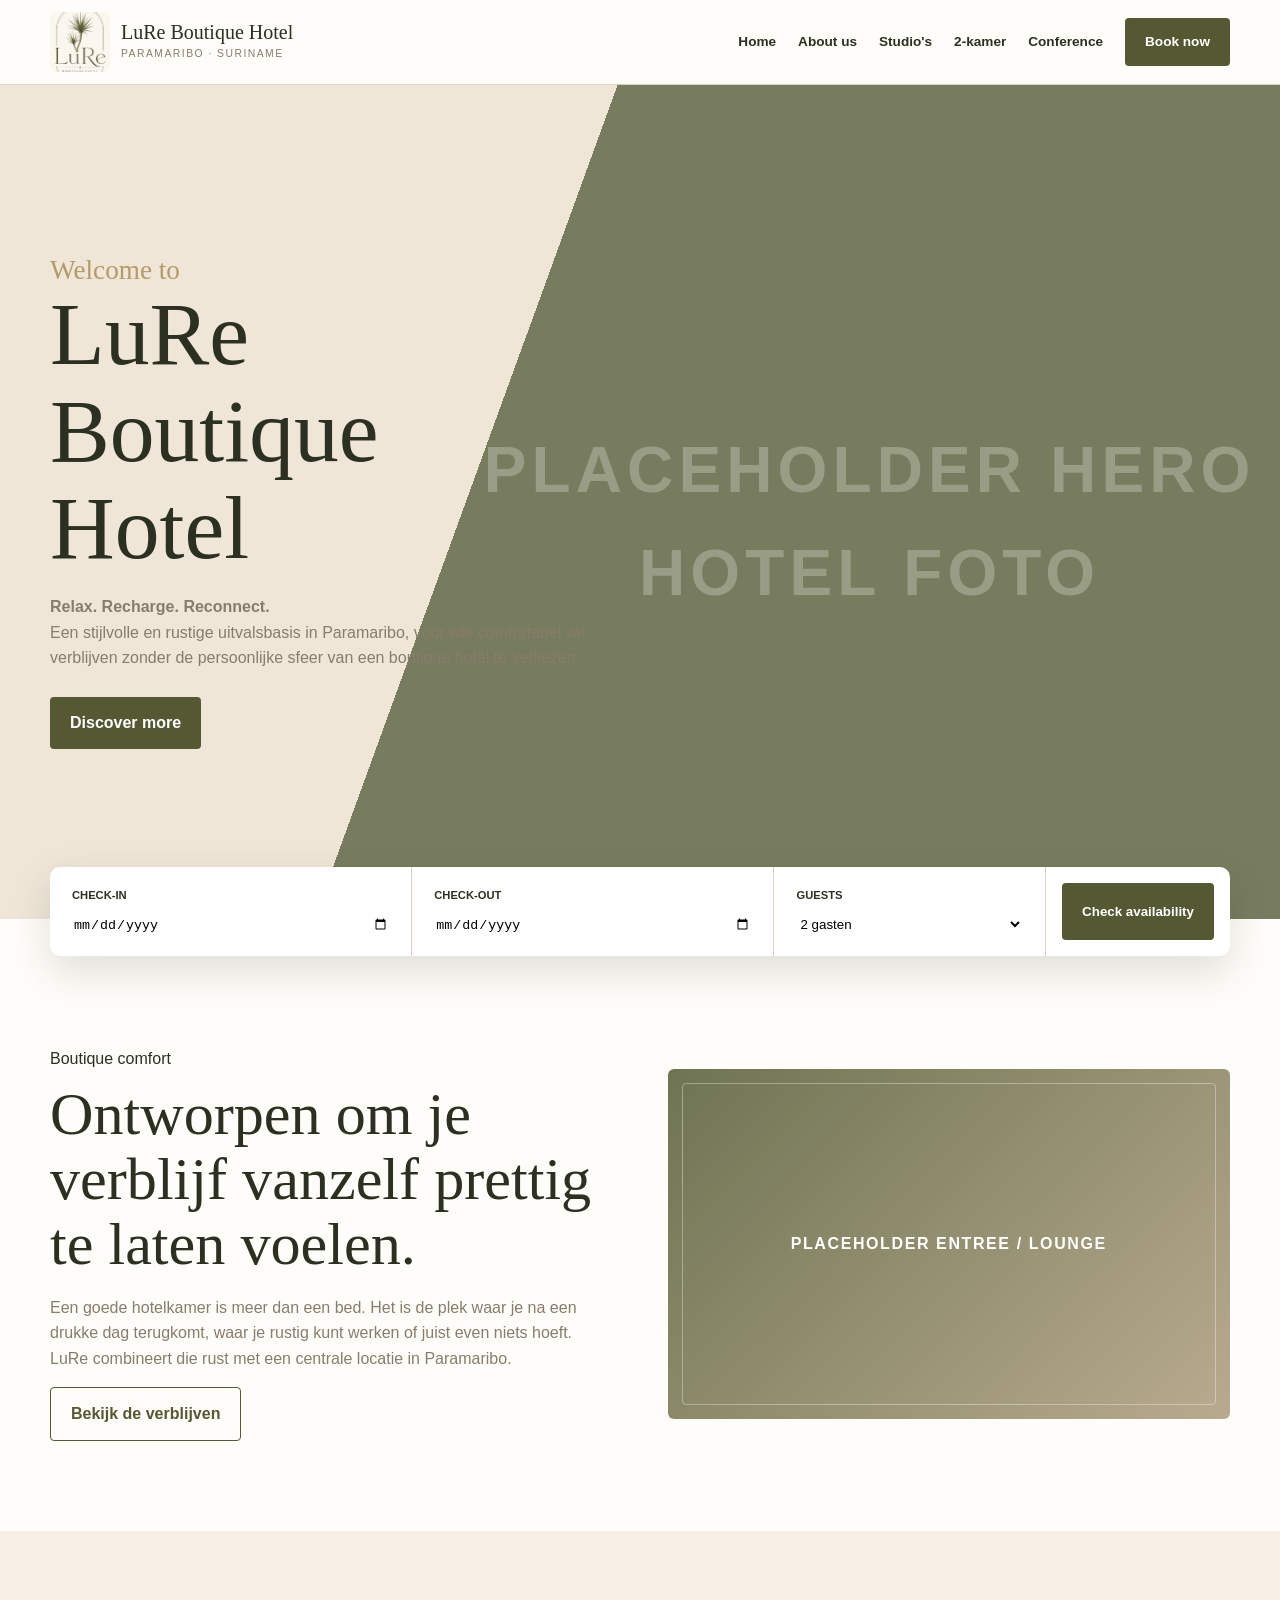
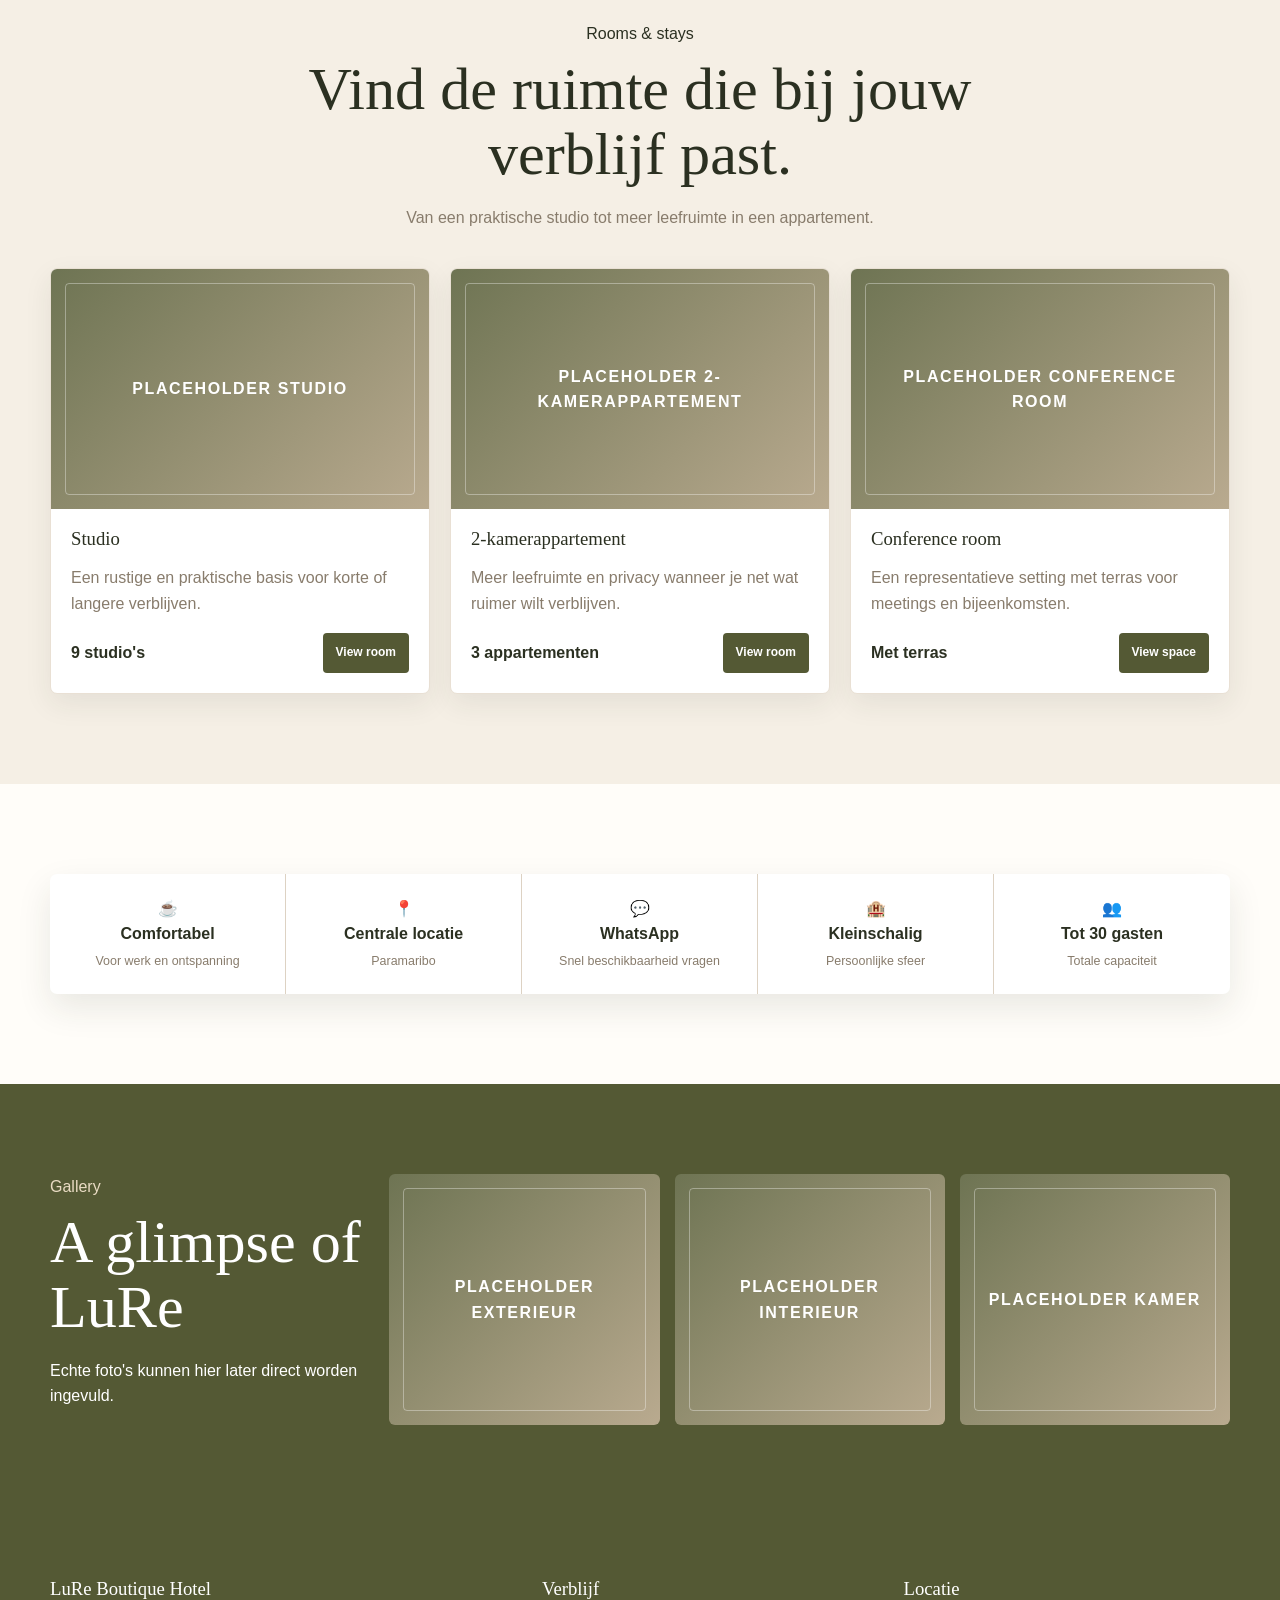
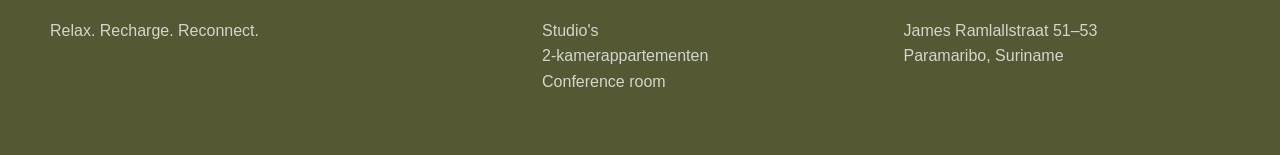
==== index.html @ bbd44e81 "Add files via upload" ====
<!doctype html><html lang='nl'><head><meta charset='utf-8'><meta name='viewport' content='width=device-width,initial-scale=1'><title>LuRe Boutique Hotel | Paramaribo</title><style>
:root{--cream:#f5efe5;--paper:#fffdf9;--olive:#545934;--dark:#2b3021;--gold:#b59a69;--taupe:#887c6c;--line:#ddd2c3}
*{box-sizing:border-box}html{scroll-behavior:smooth}body{margin:0;font-family:Arial,sans-serif;color:var(--dark);background:var(--paper);line-height:1.6;overflow-x:hidden}a{text-decoration:none;color:inherit}.wrap{width:min(1180px,calc(100% - 36px));margin:auto}
header{position:sticky;top:0;z-index:50;background:rgba(255,253,249,.97);border-bottom:1px solid var(--line);backdrop-filter:blur(12px)}nav{min-height:84px;display:flex;align-items:center;justify-content:space-between;gap:20px}.brand{display:flex;align-items:center;gap:11px}.brand img{width:60px;height:60px;object-fit:cover;border-radius:6px}.brand b{font:500 1.25rem Georgia,serif}.brand small{display:block;color:var(--taupe);letter-spacing:.14em;font-size:.65rem}.links{display:flex;gap:22px;align-items:center;font-size:.85rem;font-weight:800}.btn{display:inline-flex;align-items:center;justify-content:center;padding:13px 20px;border-radius:4px;border:0;font-weight:800;cursor:pointer}.primary{background:var(--olive);color:#fff}.outline{border:1px solid var(--olive);color:var(--olive);background:transparent}
.hero{min-height:700px;display:grid;align-items:center;background:linear-gradient(110deg,#efe6d8 0 39%,#777c5e 39% 100%);position:relative;overflow:hidden}.hero:after{content:attr(data-ph);position:absolute;right:0;top:0;width:61%;height:100%;display:grid;place-items:center;text-align:center;padding:20px;color:rgba(255,255,255,.25);font-size:clamp(2rem,5vw,5rem);font-weight:900;letter-spacing:.08em}.hero-copy{position:relative;z-index:2;width:min(540px,100%);padding:80px 0}.script{font:1.7rem "Brush Script MT",cursive;color:var(--gold)}h1,h2,h3{font-family:Georgia,serif;font-weight:500;line-height:1.08}h1{font-size:clamp(3.4rem,7vw,6.4rem);margin:0 0 18px}h2{font-size:clamp(2.3rem,4.7vw,4rem);margin:10px 0 18px}.hero p,.copy p,.section-head p{color:var(--taupe)}.actions{margin-top:26px}
.booking-wrap{margin-top:-52px;position:relative;z-index:5}.booking{display:grid;grid-template-columns:1fr 1fr .75fr auto;background:#fff;border-radius:10px;box-shadow:0 16px 40px rgba(43,48,33,.15);overflow:hidden}.field{padding:20px 22px;border-right:1px solid var(--line)}.field label{display:block;font-size:.7rem;font-weight:900;text-transform:uppercase;margin-bottom:6px}.field input,.field select{width:100%;border:0;background:transparent;outline:0}.booking button{margin:16px}
section{padding:90px 0}.two,.detail{display:grid;grid-template-columns:1fr 1fr;gap:55px;align-items:center}.placeholder{min-height:350px;border-radius:6px;background:linear-gradient(135deg,#6e7453,#b9aa8f);color:#fff;display:grid;place-items:center;text-align:center;padding:24px;font-weight:900;letter-spacing:.1em;text-transform:uppercase;position:relative}.placeholder:before{content:"";position:absolute;inset:14px;border:1px solid rgba(255,255,255,.35);border-radius:4px}.placeholder span{position:relative;z-index:2}.soft{background:var(--cream)}.section-head{text-align:center;max-width:760px;margin:0 auto 38px}.rooms{display:grid;grid-template-columns:repeat(3,1fr);gap:20px}.card{background:#fff;border:1px solid #e9e0d4;border-radius:7px;overflow:hidden;box-shadow:0 10px 28px rgba(43,48,33,.08)}.card .placeholder{min-height:240px;border-radius:0}.body{padding:20px}.body h3{margin:0 0 8px}.body p{color:var(--taupe);min-height:52px}.row{display:flex;align-items:center;justify-content:space-between;gap:10px;margin-top:16px}.row .btn{padding:10px 13px;font-size:.75rem}
.featurebar{display:grid;grid-template-columns:repeat(5,1fr);background:#fff;box-shadow:0 14px 34px rgba(43,48,33,.1);border-radius:7px;overflow:hidden}.feat{text-align:center;padding:22px;border-right:1px solid var(--line)}.feat:last-child{border:0}.feat b{display:block}.feat span{font-size:.78rem;color:var(--taupe)}
.galleryband{background:var(--olive);color:#fff}.gallery{display:grid;grid-template-columns:1.2fr repeat(3,1fr);gap:15px}.gallery .placeholder{min-height:210px}.pagehero{padding:75px 0;background:var(--cream)}.pagehero h1{font-size:clamp(3rem,6vw,5.4rem);margin:8px 0}.pagehero p{max-width:700px;color:var(--taupe)}.checks{list-style:none;padding:0}.checks li{padding:10px 0;border-bottom:1px solid var(--line)}.checks li:before{content:"✓";margin-right:9px;color:var(--olive);font-weight:900}
footer{background:var(--olive);color:#fff;padding:45px 0}.foot{display:grid;grid-template-columns:1.4fr 1fr 1fr;gap:35px}footer p,footer a{color:rgba(255,255,255,.75)}
@media(max-width:900px){.links a:not(.btn){display:none}.hero{background:linear-gradient(180deg,#efe6d8 0 48%,#777c5e 48%)}.hero:after{width:100%;height:52%;top:auto;bottom:0}.hero-copy{padding:55px 0 360px}.booking{grid-template-columns:1fr 1fr}.booking button{grid-column:1/-1}.rooms{grid-template-columns:1fr 1fr}.featurebar{grid-template-columns:1fr 1fr}.two,.detail{grid-template-columns:1fr}.gallery{grid-template-columns:1fr 1fr}.foot{grid-template-columns:1fr}}
@media(max-width:600px){.wrap{width:min(100% - 28px,1180px)}nav{min-height:70px}.brand img{width:46px;height:46px}.brand b{font-size:1rem}.brand small{display:none}.links .btn{padding:10px 13px;font-size:.76rem}.hero{min-height:650px}.hero-copy{padding:48px 0 335px}h1{font-size:3rem}.booking,.rooms,.featurebar,.gallery{grid-template-columns:1fr}.booking button{grid-column:auto}.field{border-right:0;border-bottom:1px solid var(--line)}section{padding:70px 0}}
</style></head><body><header><nav class="wrap"><a class="brand" href="index.html"><img src="[data-uri]"><span><b>LuRe Boutique Hotel</b><small>PARAMARIBO · SURINAME</small></span></a><div class="links"><a href="index.html">Home</a><a href="index.html#about">About us</a><a href="studios.html">Studio's</a><a href="appartementen.html">2-kamer</a><a href="conference.html">Conference</a><a class="btn primary" href="index.html#booking">Book now</a></div></nav></header>
<main>
<section class="hero" data-ph="PLACEHOLDER HERO HOTEL FOTO"><div class="wrap"><div class="hero-copy"><div class="script">Welcome to</div><h1>LuRe Boutique Hotel</h1><p><b>Relax. Recharge. Reconnect.</b><br>Een stijlvolle en rustige uitvalsbasis in Paramaribo, voor wie comfortabel wil verblijven zonder de persoonlijke sfeer van een boutique hotel te verliezen.</p><div class="actions"><a class="btn primary" href="#about">Discover more</a></div></div></div></section>

<div class="booking-wrap" id="booking"><div class="wrap"><div class="booking">
<div class="field"><label>Check-in</label><input id="checkin" type="date"></div>
<div class="field"><label>Check-out</label><input id="checkout" type="date"></div>
<div class="field"><label>Guests</label><select id="guests"><option>1 gast</option><option selected>2 gasten</option><option>3 gasten</option><option>4 gasten</option><option>5+ gasten</option></select></div>
<button class="btn primary" onclick="sendWA()">Check availability</button>
</div></div></div>

<section id="about"><div class="wrap two"><div class="copy"><span class="eyebrow">Boutique comfort</span><h2>Ontworpen om je verblijf vanzelf prettig te laten voelen.</h2><p>Een goede hotelkamer is meer dan een bed. Het is de plek waar je na een drukke dag terugkomt, waar je rustig kunt werken of juist even niets hoeft. LuRe combineert die rust met een centrale locatie in Paramaribo.</p><a class="btn outline" href="#rooms">Bekijk de verblijven</a></div><div class="placeholder"><span>Placeholder entree / lounge</span></div></div></section>
<section id="rooms" class="soft"><div class="wrap"><div class="section-head"><span class="eyebrow">Rooms & stays</span><h2>Vind de ruimte die bij jouw verblijf past.</h2><p>Van een praktische studio tot meer leefruimte in een appartement.</p></div><div class="rooms">
<div class="card"><div class="placeholder"><span>Placeholder studio</span></div><div class="body"><h3>Studio</h3><p>Een rustige en praktische basis voor korte of langere verblijven.</p><div class="row"><b>9 studio's</b><a class="btn primary" href="studios.html">View room</a></div></div></div>
<div class="card"><div class="placeholder"><span>Placeholder 2-kamerappartement</span></div><div class="body"><h3>2-kamerappartement</h3><p>Meer leefruimte en privacy wanneer je net wat ruimer wilt verblijven.</p><div class="row"><b>3 appartementen</b><a class="btn primary" href="appartementen.html">View room</a></div></div></div>
<div class="card"><div class="placeholder"><span>Placeholder conference room</span></div><div class="body"><h3>Conference room</h3><p>Een representatieve setting met terras voor meetings en bijeenkomsten.</p><div class="row"><b>Met terras</b><a class="btn primary" href="conference.html">View space</a></div></div></div>
</div></div></section>
<section><div class="wrap featurebar"><div class="feat">☕<b>Comfortabel</b><span>Voor werk en ontspanning</span></div><div class="feat">📍<b>Centrale locatie</b><span>Paramaribo</span></div><div class="feat">💬<b>WhatsApp</b><span>Snel beschikbaarheid vragen</span></div><div class="feat">🏨<b>Kleinschalig</b><span>Persoonlijke sfeer</span></div><div class="feat">👥<b>Tot 30 gasten</b><span>Totale capaciteit</span></div></div></section>
<section class="galleryband"><div class="wrap gallery"><div><span class="eyebrow" style="color:#eadcc4">Gallery</span><h2>A glimpse of LuRe</h2><p>Echte foto's kunnen hier later direct worden ingevuld.</p></div><div class="placeholder"><span>Placeholder exterieur</span></div><div class="placeholder"><span>Placeholder interieur</span></div><div class="placeholder"><span>Placeholder kamer</span></div></div></section>
</main>
<footer><div class="wrap foot"><div><h3>LuRe Boutique Hotel</h3><p>Relax. Recharge. Reconnect.</p></div><div><h3>Verblijf</h3><p><a href="studios.html">Studio's</a><br><a href="appartementen.html">2-kamerappartementen</a><br><a href="conference.html">Conference room</a></p></div><div><h3>Locatie</h3><p>James Ramlallstraat 51–53<br>Paramaribo, Suriname</p></div></div></footer>
<script>
function nice(d){if(!d)return "";return new Date(d+"T00:00:00").toLocaleDateString("nl-NL",{day:"2-digit",month:"long",year:"numeric"})}
function sendWA(){
 let a=document.getElementById("checkin").value,b=document.getElementById("checkout").value,g=document.getElementById("guests").value;
 if(!a||!b){alert("Kies eerst check-in en check-out.");return}
 let m=`Goedendag, ik wil graag informeren naar de beschikbaarheid bij LuRe Boutique Hotel.\n\nCheck-in: ${nice(a)}\nCheck-out: ${nice(b)}\nAantal gasten: ${g}\n\nIs er in deze periode beschikbaarheid?`;
 window.open("https://wa.me/5970000000?text="+encodeURIComponent(m),"_blank")
}
</script>
</body></html>
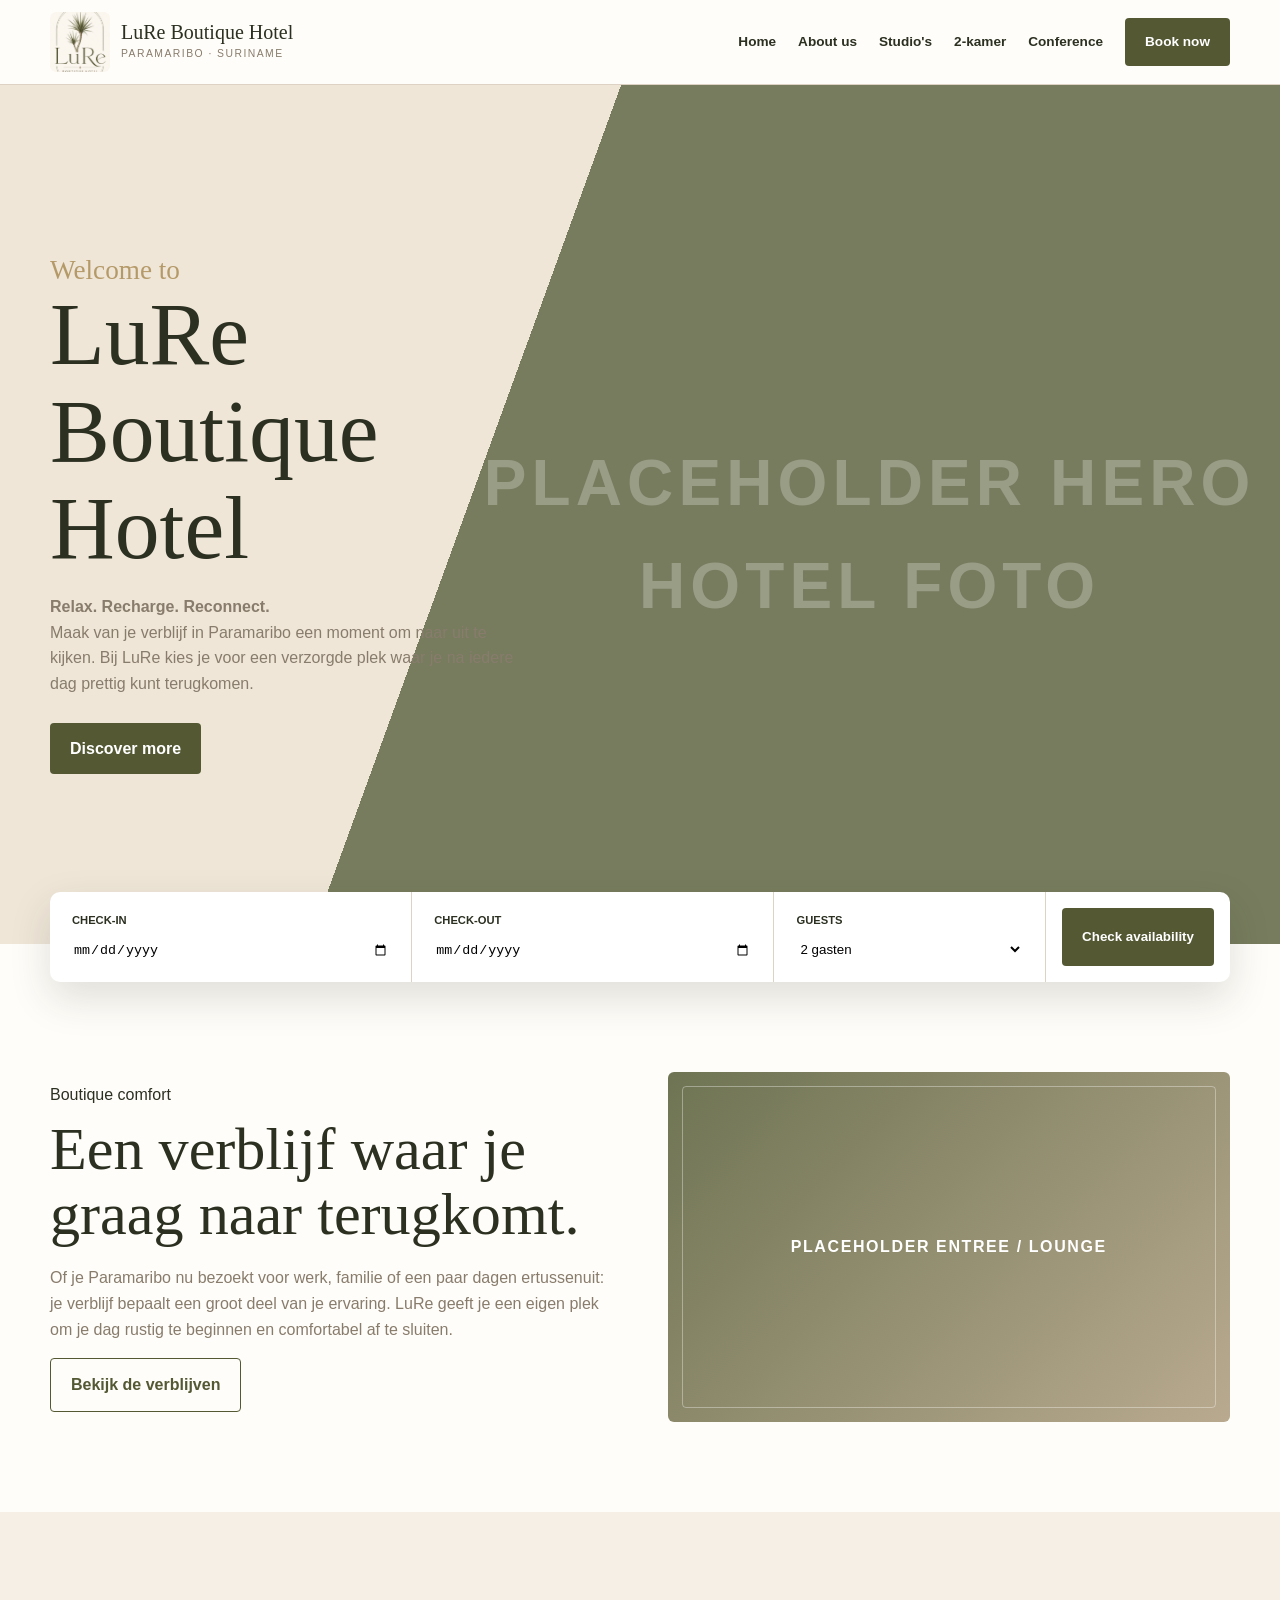
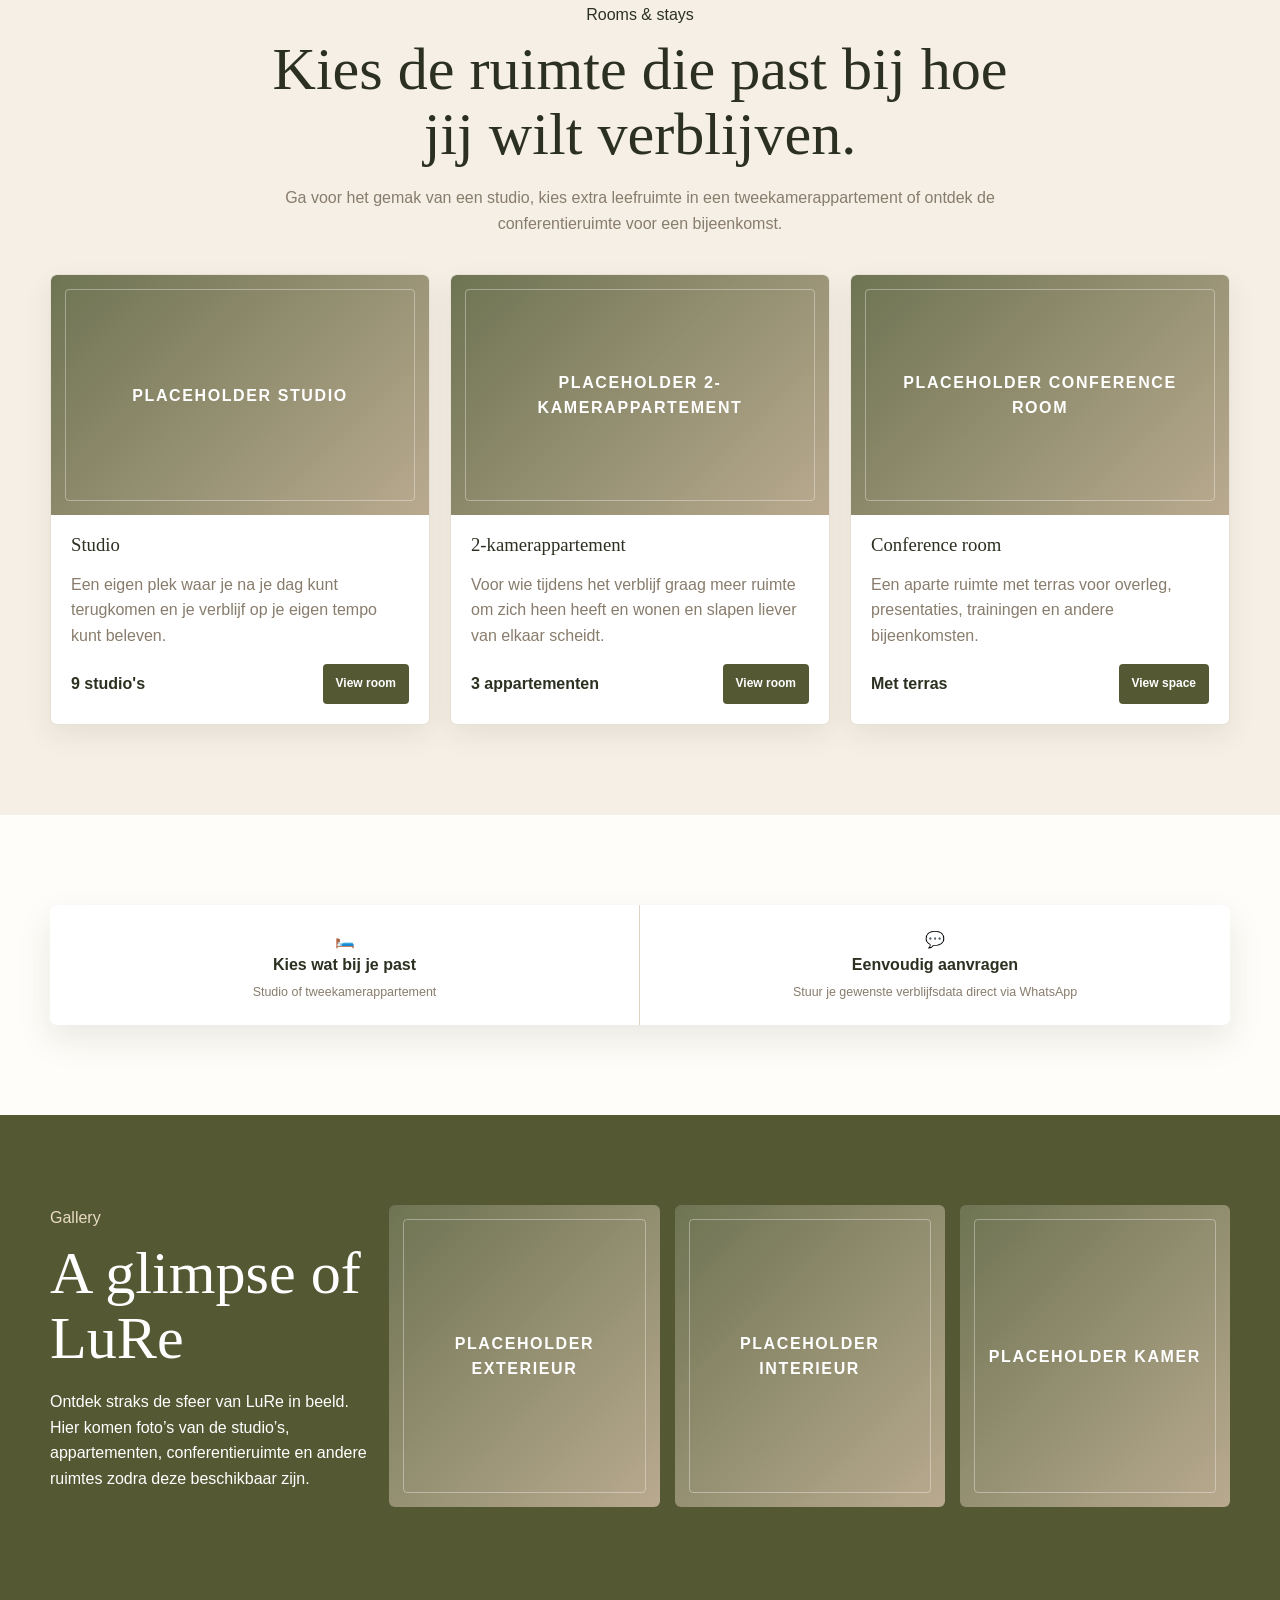
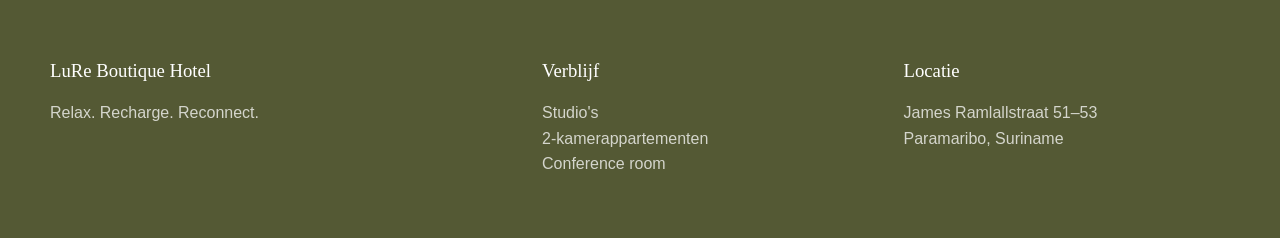
==== commit e7a86b67: "Add files via upload" ====
--- a/index.html
+++ b/index.html
@@ -2,7 +2,7 @@
 :root{--cream:#f5efe5;--paper:#fffdf9;--olive:#545934;--dark:#2b3021;--gold:#b59a69;--taupe:#887c6c;--line:#ddd2c3}
 *{box-sizing:border-box}html{scroll-behavior:smooth}body{margin:0;font-family:Arial,sans-serif;color:var(--dark);background:var(--paper);line-height:1.6;overflow-x:hidden}a{text-decoration:none;color:inherit}.wrap{width:min(1180px,calc(100% - 36px));margin:auto}
 header{position:sticky;top:0;z-index:50;background:rgba(255,253,249,.97);border-bottom:1px solid var(--line);backdrop-filter:blur(12px)}nav{min-height:84px;display:flex;align-items:center;justify-content:space-between;gap:20px}.brand{display:flex;align-items:center;gap:11px}.brand img{width:60px;height:60px;object-fit:cover;border-radius:6px}.brand b{font:500 1.25rem Georgia,serif}.brand small{display:block;color:var(--taupe);letter-spacing:.14em;font-size:.65rem}.links{display:flex;gap:22px;align-items:center;font-size:.85rem;font-weight:800}.btn{display:inline-flex;align-items:center;justify-content:center;padding:13px 20px;border-radius:4px;border:0;font-weight:800;cursor:pointer}.primary{background:var(--olive);color:#fff}.outline{border:1px solid var(--olive);color:var(--olive);background:transparent}
-.hero{min-height:700px;display:grid;align-items:center;background:linear-gradient(110deg,#efe6d8 0 39%,#777c5e 39% 100%);position:relative;overflow:hidden}.hero:after{content:attr(data-ph);position:absolute;right:0;top:0;width:61%;height:100%;display:grid;place-items:center;text-align:center;padding:20px;color:rgba(255,255,255,.25);font-size:clamp(2rem,5vw,5rem);font-weight:900;letter-spacing:.08em}.hero-copy{position:relative;z-index:2;width:min(540px,100%);padding:80px 0}.script{font:1.7rem "Brush Script MT",cursive;color:var(--gold)}h1,h2,h3{font-family:Georgia,serif;font-weight:500;line-height:1.08}h1{font-size:clamp(3.4rem,7vw,6.4rem);margin:0 0 18px}h2{font-size:clamp(2.3rem,4.7vw,4rem);margin:10px 0 18px}.hero p,.copy p,.section-head p{color:var(--taupe)}.actions{margin-top:26px}
+.hero{min-height:700px;display:grid;align-items:center;background:linear-gradient(110deg,#efe6d8 0 39%,#777c5e 39% 100%);position:relative;overflow:hidden}.hero:after{content:attr(data-ph);position:absolute;right:0;top:0;width:61%;height:100%;display:grid;place-items:center;text-align:center;padding:20px;color:rgba(255,255,255,.25);font-size:clamp(2rem,5vw,5rem);font-weight:900;letter-spacing:.08em}.hero-copy{position:relative;z-index:2;width:min(500px,100%);padding:80px 0}.script{font:1.7rem "Brush Script MT",cursive;color:var(--gold)}h1,h2,h3{font-family:Georgia,serif;font-weight:500;line-height:1.08}h1{font-size:clamp(3.4rem,7vw,6.4rem);margin:0 0 18px}h2{font-size:clamp(2.3rem,4.7vw,4rem);margin:10px 0 18px}.hero p,.copy p,.section-head p{color:var(--taupe)}.hero p{max-width:465px}.actions{margin-top:26px}
 .booking-wrap{margin-top:-52px;position:relative;z-index:5}.booking{display:grid;grid-template-columns:1fr 1fr .75fr auto;background:#fff;border-radius:10px;box-shadow:0 16px 40px rgba(43,48,33,.15);overflow:hidden}.field{padding:20px 22px;border-right:1px solid var(--line)}.field label{display:block;font-size:.7rem;font-weight:900;text-transform:uppercase;margin-bottom:6px}.field input,.field select{width:100%;border:0;background:transparent;outline:0}.booking button{margin:16px}
 section{padding:90px 0}.two,.detail{display:grid;grid-template-columns:1fr 1fr;gap:55px;align-items:center}.placeholder{min-height:350px;border-radius:6px;background:linear-gradient(135deg,#6e7453,#b9aa8f);color:#fff;display:grid;place-items:center;text-align:center;padding:24px;font-weight:900;letter-spacing:.1em;text-transform:uppercase;position:relative}.placeholder:before{content:"";position:absolute;inset:14px;border:1px solid rgba(255,255,255,.35);border-radius:4px}.placeholder span{position:relative;z-index:2}.soft{background:var(--cream)}.section-head{text-align:center;max-width:760px;margin:0 auto 38px}.rooms{display:grid;grid-template-columns:repeat(3,1fr);gap:20px}.card{background:#fff;border:1px solid #e9e0d4;border-radius:7px;overflow:hidden;box-shadow:0 10px 28px rgba(43,48,33,.08)}.card .placeholder{min-height:240px;border-radius:0}.body{padding:20px}.body h3{margin:0 0 8px}.body p{color:var(--taupe);min-height:52px}.row{display:flex;align-items:center;justify-content:space-between;gap:10px;margin-top:16px}.row .btn{padding:10px 13px;font-size:.75rem}
 .featurebar{display:grid;grid-template-columns:repeat(5,1fr);background:#fff;box-shadow:0 14px 34px rgba(43,48,33,.1);border-radius:7px;overflow:hidden}.feat{text-align:center;padding:22px;border-right:1px solid var(--line)}.feat:last-child{border:0}.feat b{display:block}.feat span{font-size:.78rem;color:var(--taupe)}
@@ -12,7 +12,7 @@
 @media(max-width:600px){.wrap{width:min(100% - 28px,1180px)}nav{min-height:70px}.brand img{width:46px;height:46px}.brand b{font-size:1rem}.brand small{display:none}.links .btn{padding:10px 13px;font-size:.76rem}.hero{min-height:650px}.hero-copy{padding:48px 0 335px}h1{font-size:3rem}.booking,.rooms,.featurebar,.gallery{grid-template-columns:1fr}.booking button{grid-column:auto}.field{border-right:0;border-bottom:1px solid var(--line)}section{padding:70px 0}}
 </style></head><body><header><nav class="wrap"><a class="brand" href="index.html"><img src="[data-uri]"><span><b>LuRe Boutique Hotel</b><small>PARAMARIBO · SURINAME</small></span></a><div class="links"><a href="index.html">Home</a><a href="index.html#about">About us</a><a href="studios.html">Studio's</a><a href="appartementen.html">2-kamer</a><a href="conference.html">Conference</a><a class="btn primary" href="index.html#booking">Book now</a></div></nav></header>
 <main>
-<section class="hero" data-ph="PLACEHOLDER HERO HOTEL FOTO"><div class="wrap"><div class="hero-copy"><div class="script">Welcome to</div><h1>LuRe Boutique Hotel</h1><p><b>Relax. Recharge. Reconnect.</b><br>Een stijlvolle en rustige uitvalsbasis in Paramaribo, voor wie comfortabel wil verblijven zonder de persoonlijke sfeer van een boutique hotel te verliezen.</p><div class="actions"><a class="btn primary" href="#about">Discover more</a></div></div></div></section>
+<section class="hero" data-ph="PLACEHOLDER HERO HOTEL FOTO"><div class="wrap"><div class="hero-copy"><div class="script">Welcome to</div><h1>LuRe Boutique Hotel</h1><p><b>Relax. Recharge. Reconnect.</b><br>Maak van je verblijf in Paramaribo een moment om naar uit te kijken. Bij LuRe kies je voor een verzorgde plek waar je na iedere dag prettig kunt terugkomen.</p><div class="actions"><a class="btn primary" href="#about">Discover more</a></div></div></div></section>
 
 <div class="booking-wrap" id="booking"><div class="wrap"><div class="booking">
 <div class="field"><label>Check-in</label><input id="checkin" type="date"></div>
@@ -21,14 +21,14 @@
 <button class="btn primary" onclick="sendWA()">Check availability</button>
 </div></div></div>
 
-<section id="about"><div class="wrap two"><div class="copy"><span class="eyebrow">Boutique comfort</span><h2>Ontworpen om je verblijf vanzelf prettig te laten voelen.</h2><p>Een goede hotelkamer is meer dan een bed. Het is de plek waar je na een drukke dag terugkomt, waar je rustig kunt werken of juist even niets hoeft. LuRe combineert die rust met een centrale locatie in Paramaribo.</p><a class="btn outline" href="#rooms">Bekijk de verblijven</a></div><div class="placeholder"><span>Placeholder entree / lounge</span></div></div></section>
-<section id="rooms" class="soft"><div class="wrap"><div class="section-head"><span class="eyebrow">Rooms & stays</span><h2>Vind de ruimte die bij jouw verblijf past.</h2><p>Van een praktische studio tot meer leefruimte in een appartement.</p></div><div class="rooms">
-<div class="card"><div class="placeholder"><span>Placeholder studio</span></div><div class="body"><h3>Studio</h3><p>Een rustige en praktische basis voor korte of langere verblijven.</p><div class="row"><b>9 studio's</b><a class="btn primary" href="studios.html">View room</a></div></div></div>
-<div class="card"><div class="placeholder"><span>Placeholder 2-kamerappartement</span></div><div class="body"><h3>2-kamerappartement</h3><p>Meer leefruimte en privacy wanneer je net wat ruimer wilt verblijven.</p><div class="row"><b>3 appartementen</b><a class="btn primary" href="appartementen.html">View room</a></div></div></div>
-<div class="card"><div class="placeholder"><span>Placeholder conference room</span></div><div class="body"><h3>Conference room</h3><p>Een representatieve setting met terras voor meetings en bijeenkomsten.</p><div class="row"><b>Met terras</b><a class="btn primary" href="conference.html">View space</a></div></div></div>
+<section id="about"><div class="wrap two"><div class="copy"><span class="eyebrow">Boutique comfort</span><h2>Een verblijf waar je graag naar terugkomt.</h2><p>Of je Paramaribo nu bezoekt voor werk, familie of een paar dagen ertussenuit: je verblijf bepaalt een groot deel van je ervaring. LuRe geeft je een eigen plek om je dag rustig te beginnen en comfortabel af te sluiten.</p><a class="btn outline" href="#rooms">Bekijk de verblijven</a></div><div class="placeholder"><span>Placeholder entree / lounge</span></div></div></section>
+<section id="rooms" class="soft"><div class="wrap"><div class="section-head"><span class="eyebrow">Rooms & stays</span><h2>Kies de ruimte die past bij hoe jij wilt verblijven.</h2><p>Ga voor het gemak van een studio, kies extra leefruimte in een tweekamerappartement of ontdek de conferentieruimte voor een bijeenkomst.</p></div><div class="rooms">
+<div class="card"><div class="placeholder"><span>Placeholder studio</span></div><div class="body"><h3>Studio</h3><p>Een eigen plek waar je na je dag kunt terugkomen en je verblijf op je eigen tempo kunt beleven.</p><div class="row"><b>9 studio's</b><a class="btn primary" href="studios.html">View room</a></div></div></div>
+<div class="card"><div class="placeholder"><span>Placeholder 2-kamerappartement</span></div><div class="body"><h3>2-kamerappartement</h3><p>Voor wie tijdens het verblijf graag meer ruimte om zich heen heeft en wonen en slapen liever van elkaar scheidt.</p><div class="row"><b>3 appartementen</b><a class="btn primary" href="appartementen.html">View room</a></div></div></div>
+<div class="card"><div class="placeholder"><span>Placeholder conference room</span></div><div class="body"><h3>Conference room</h3><p>Een aparte ruimte met terras voor overleg, presentaties, trainingen en andere bijeenkomsten.</p><div class="row"><b>Met terras</b><a class="btn primary" href="conference.html">View space</a></div></div></div>
 </div></div></section>
-<section><div class="wrap featurebar"><div class="feat">☕<b>Comfortabel</b><span>Voor werk en ontspanning</span></div><div class="feat">📍<b>Centrale locatie</b><span>Paramaribo</span></div><div class="feat">💬<b>WhatsApp</b><span>Snel beschikbaarheid vragen</span></div><div class="feat">🏨<b>Kleinschalig</b><span>Persoonlijke sfeer</span></div><div class="feat">👥<b>Tot 30 gasten</b><span>Totale capaciteit</span></div></div></section>
-<section class="galleryband"><div class="wrap gallery"><div><span class="eyebrow" style="color:#eadcc4">Gallery</span><h2>A glimpse of LuRe</h2><p>Echte foto's kunnen hier later direct worden ingevuld.</p></div><div class="placeholder"><span>Placeholder exterieur</span></div><div class="placeholder"><span>Placeholder interieur</span></div><div class="placeholder"><span>Placeholder kamer</span></div></div></section>
+<section><div class="wrap featurebar" style="grid-template-columns:repeat(2,1fr)"><div class="feat">🛏️<b>Kies wat bij je past</b><span>Studio of tweekamerappartement</span></div><div class="feat">💬<b>Eenvoudig aanvragen</b><span>Stuur je gewenste verblijfsdata direct via WhatsApp</span></div></div></section>
+<section class="galleryband"><div class="wrap gallery"><div><span class="eyebrow" style="color:#eadcc4">Gallery</span><h2>A glimpse of LuRe</h2><p>Ontdek straks de sfeer van LuRe in beeld. Hier komen foto’s van de studio’s, appartementen, conferentieruimte en andere ruimtes zodra deze beschikbaar zijn.</p></div><div class="placeholder"><span>Placeholder exterieur</span></div><div class="placeholder"><span>Placeholder interieur</span></div><div class="placeholder"><span>Placeholder kamer</span></div></div></section>
 </main>
 <footer><div class="wrap foot"><div><h3>LuRe Boutique Hotel</h3><p>Relax. Recharge. Reconnect.</p></div><div><h3>Verblijf</h3><p><a href="studios.html">Studio's</a><br><a href="appartementen.html">2-kamerappartementen</a><br><a href="conference.html">Conference room</a></p></div><div><h3>Locatie</h3><p>James Ramlallstraat 51–53<br>Paramaribo, Suriname</p></div></div></footer>
 <script>
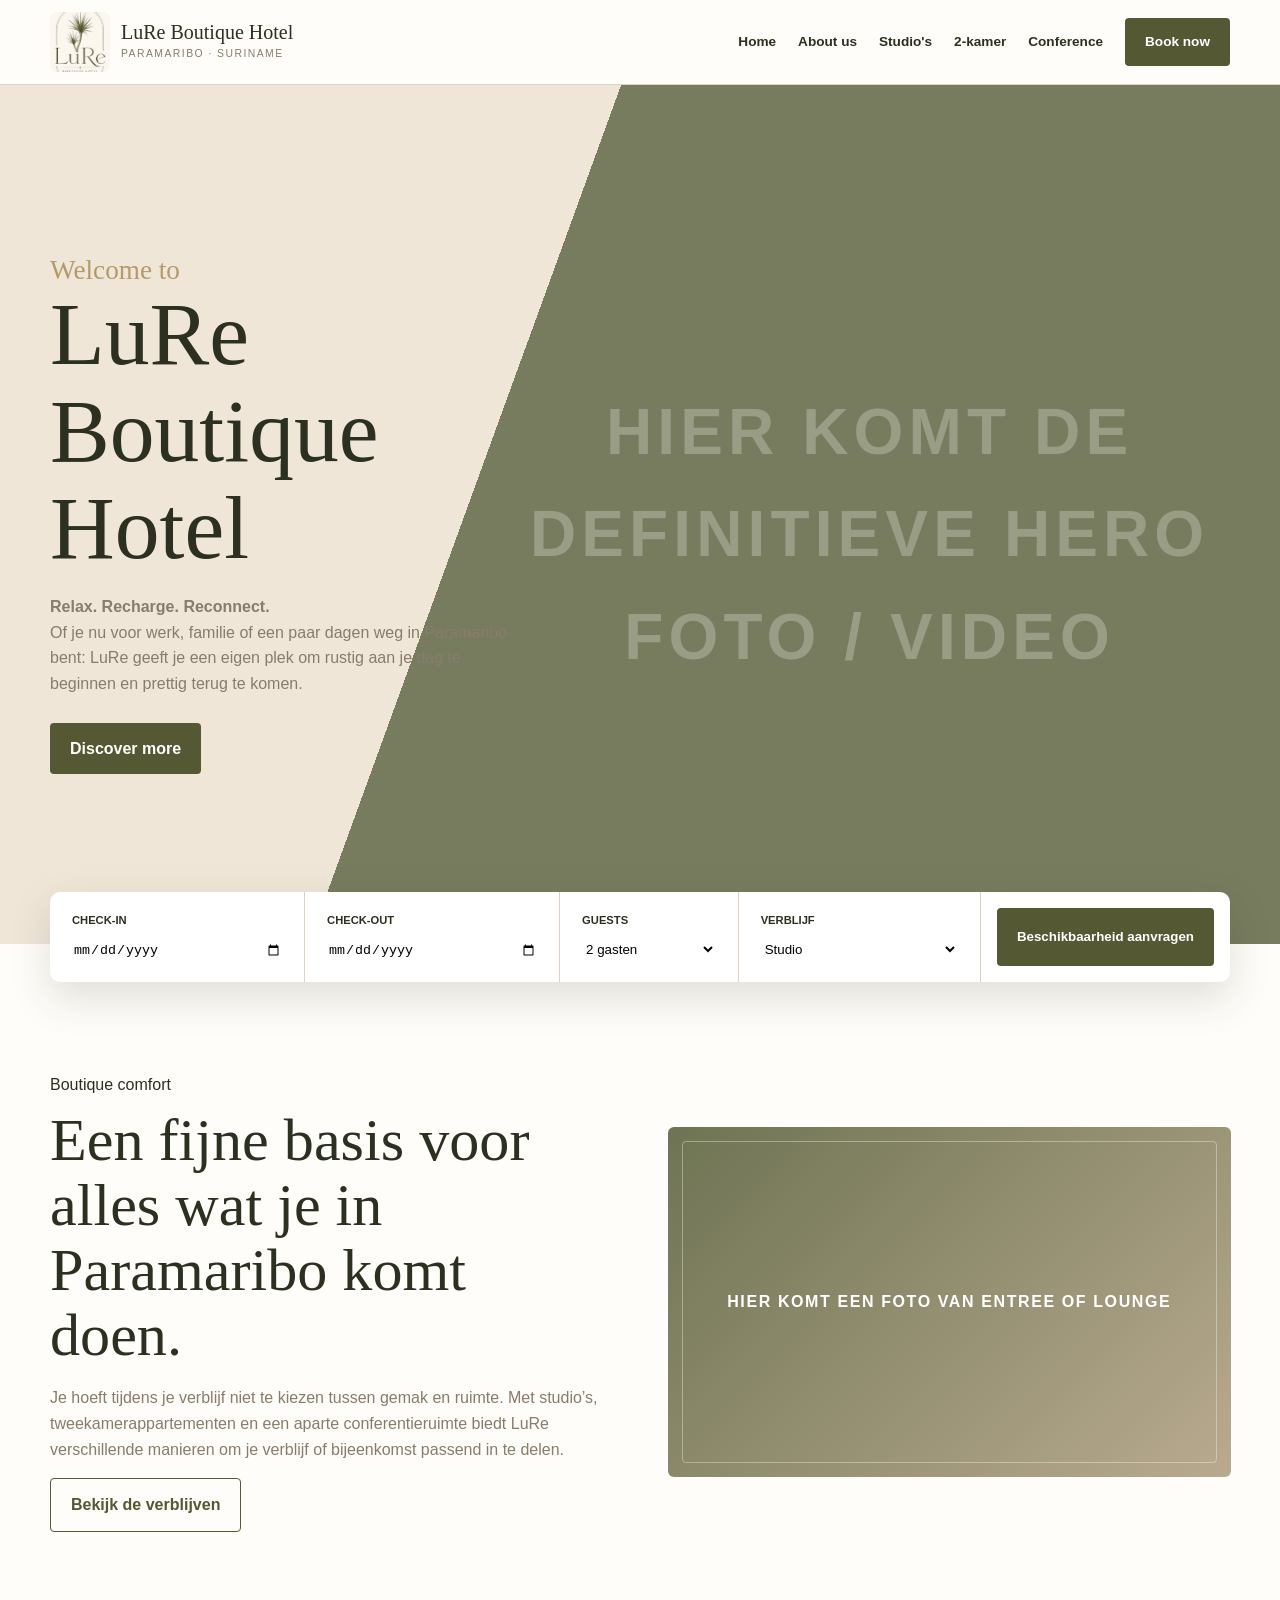
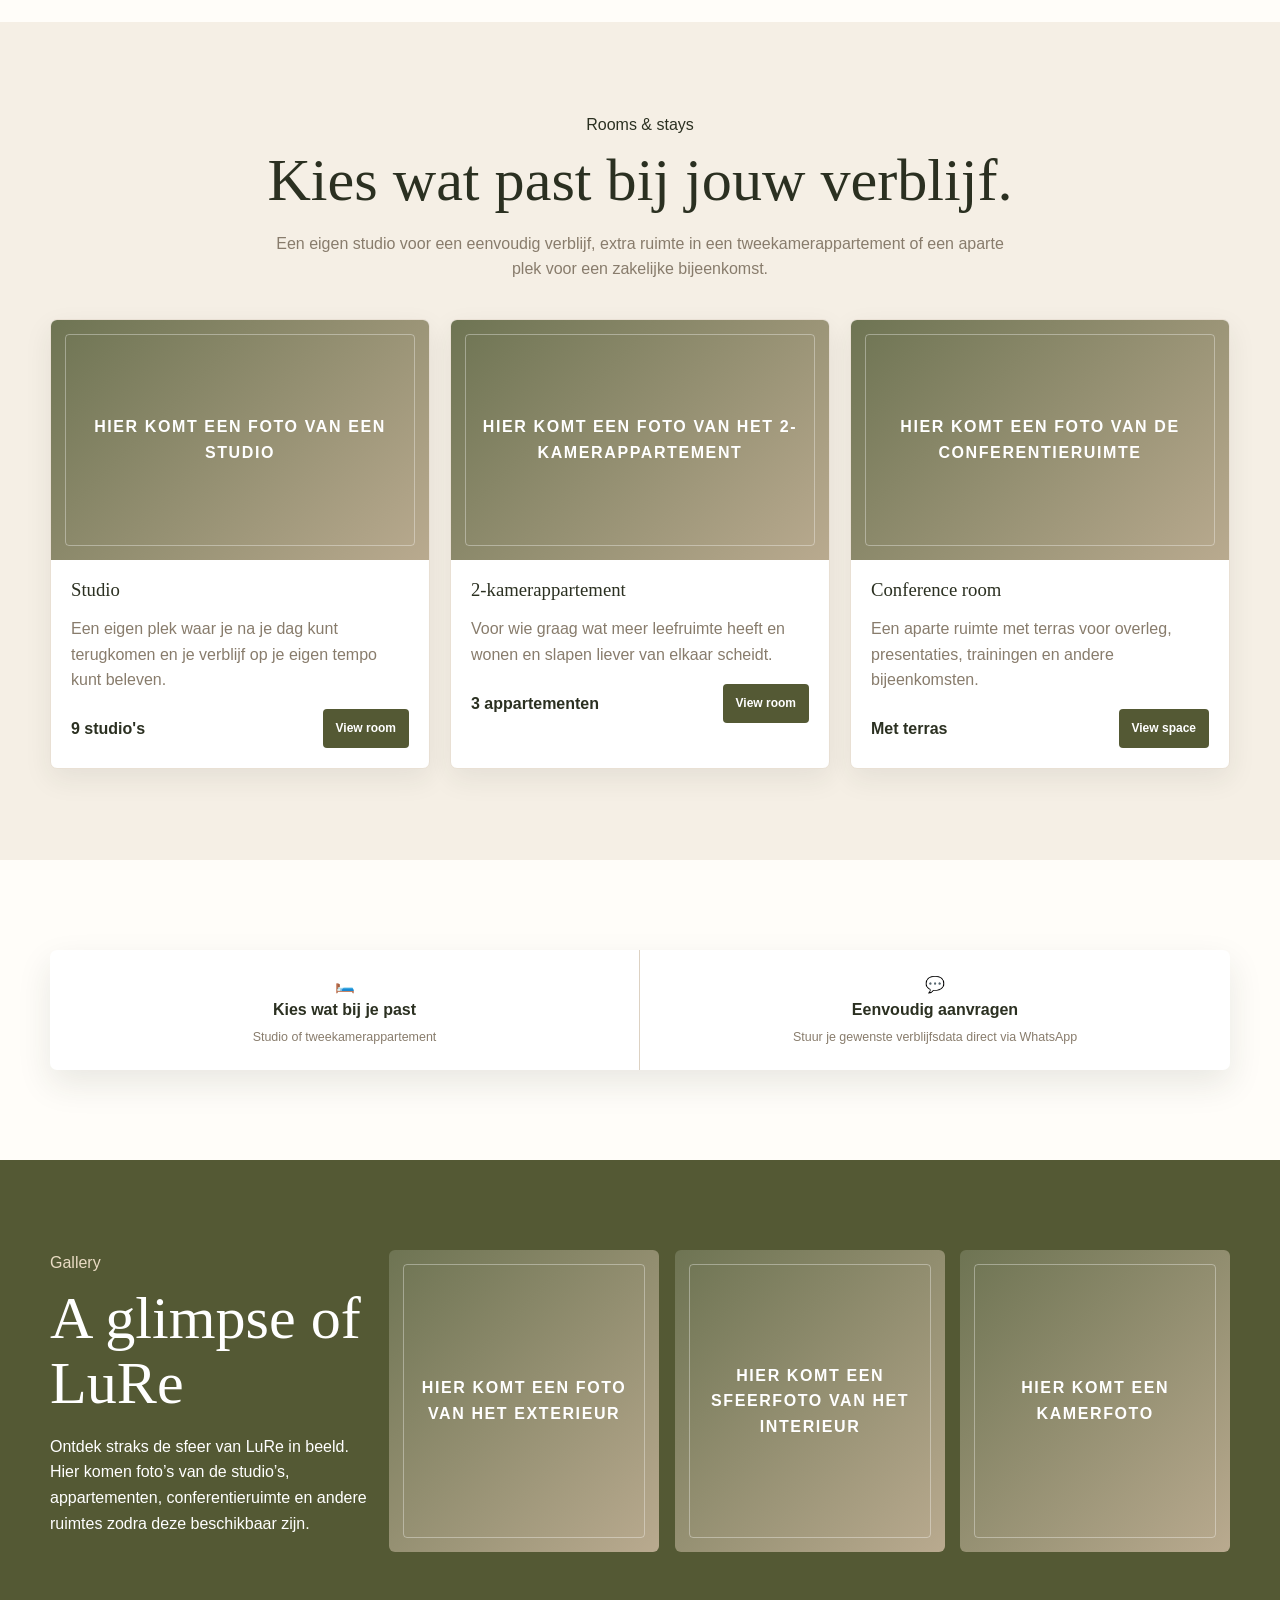
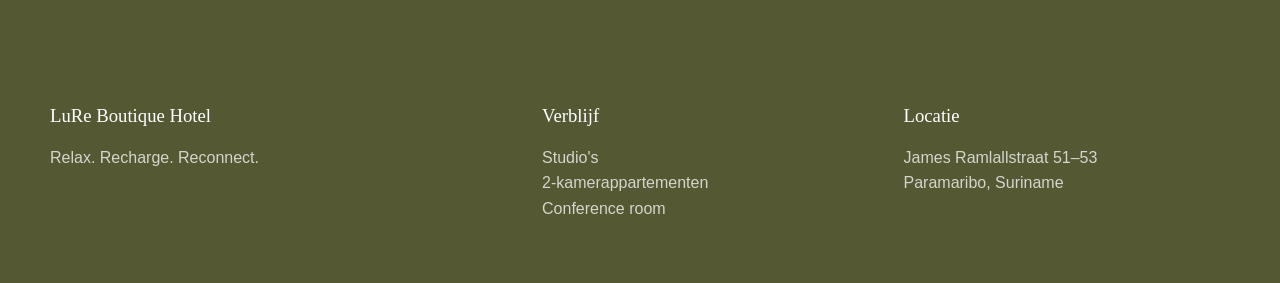
==== commit faa8b92c: "Add files via upload" ====
--- a/index.html
+++ b/index.html
@@ -3,41 +3,101 @@
 *{box-sizing:border-box}html{scroll-behavior:smooth}body{margin:0;font-family:Arial,sans-serif;color:var(--dark);background:var(--paper);line-height:1.6;overflow-x:hidden}a{text-decoration:none;color:inherit}.wrap{width:min(1180px,calc(100% - 36px));margin:auto}
 header{position:sticky;top:0;z-index:50;background:rgba(255,253,249,.97);border-bottom:1px solid var(--line);backdrop-filter:blur(12px)}nav{min-height:84px;display:flex;align-items:center;justify-content:space-between;gap:20px}.brand{display:flex;align-items:center;gap:11px}.brand img{width:60px;height:60px;object-fit:cover;border-radius:6px}.brand b{font:500 1.25rem Georgia,serif}.brand small{display:block;color:var(--taupe);letter-spacing:.14em;font-size:.65rem}.links{display:flex;gap:22px;align-items:center;font-size:.85rem;font-weight:800}.btn{display:inline-flex;align-items:center;justify-content:center;padding:13px 20px;border-radius:4px;border:0;font-weight:800;cursor:pointer}.primary{background:var(--olive);color:#fff}.outline{border:1px solid var(--olive);color:var(--olive);background:transparent}
 .hero{min-height:700px;display:grid;align-items:center;background:linear-gradient(110deg,#efe6d8 0 39%,#777c5e 39% 100%);position:relative;overflow:hidden}.hero:after{content:attr(data-ph);position:absolute;right:0;top:0;width:61%;height:100%;display:grid;place-items:center;text-align:center;padding:20px;color:rgba(255,255,255,.25);font-size:clamp(2rem,5vw,5rem);font-weight:900;letter-spacing:.08em}.hero-copy{position:relative;z-index:2;width:min(500px,100%);padding:80px 0}.script{font:1.7rem "Brush Script MT",cursive;color:var(--gold)}h1,h2,h3{font-family:Georgia,serif;font-weight:500;line-height:1.08}h1{font-size:clamp(3.4rem,7vw,6.4rem);margin:0 0 18px}h2{font-size:clamp(2.3rem,4.7vw,4rem);margin:10px 0 18px}.hero p,.copy p,.section-head p{color:var(--taupe)}.hero p{max-width:465px}.actions{margin-top:26px}
-.booking-wrap{margin-top:-52px;position:relative;z-index:5}.booking{display:grid;grid-template-columns:1fr 1fr .75fr auto;background:#fff;border-radius:10px;box-shadow:0 16px 40px rgba(43,48,33,.15);overflow:hidden}.field{padding:20px 22px;border-right:1px solid var(--line)}.field label{display:block;font-size:.7rem;font-weight:900;text-transform:uppercase;margin-bottom:6px}.field input,.field select{width:100%;border:0;background:transparent;outline:0}.booking button{margin:16px}
+.booking-wrap{margin-top:-52px;position:relative;z-index:5}.booking{display:grid;grid-template-columns:1fr 1fr .7fr .95fr auto;background:#fff;border-radius:10px;box-shadow:0 16px 40px rgba(43,48,33,.15);overflow:hidden}.field{padding:20px 22px;border-right:1px solid var(--line)}.field label{display:block;font-size:.7rem;font-weight:900;text-transform:uppercase;margin-bottom:6px}.field input,.field select{width:100%;border:0;background:transparent;outline:0}.booking button{margin:16px}
 section{padding:90px 0}.two,.detail{display:grid;grid-template-columns:1fr 1fr;gap:55px;align-items:center}.placeholder{min-height:350px;border-radius:6px;background:linear-gradient(135deg,#6e7453,#b9aa8f);color:#fff;display:grid;place-items:center;text-align:center;padding:24px;font-weight:900;letter-spacing:.1em;text-transform:uppercase;position:relative}.placeholder:before{content:"";position:absolute;inset:14px;border:1px solid rgba(255,255,255,.35);border-radius:4px}.placeholder span{position:relative;z-index:2}.soft{background:var(--cream)}.section-head{text-align:center;max-width:760px;margin:0 auto 38px}.rooms{display:grid;grid-template-columns:repeat(3,1fr);gap:20px}.card{background:#fff;border:1px solid #e9e0d4;border-radius:7px;overflow:hidden;box-shadow:0 10px 28px rgba(43,48,33,.08)}.card .placeholder{min-height:240px;border-radius:0}.body{padding:20px}.body h3{margin:0 0 8px}.body p{color:var(--taupe);min-height:52px}.row{display:flex;align-items:center;justify-content:space-between;gap:10px;margin-top:16px}.row .btn{padding:10px 13px;font-size:.75rem}
 .featurebar{display:grid;grid-template-columns:repeat(5,1fr);background:#fff;box-shadow:0 14px 34px rgba(43,48,33,.1);border-radius:7px;overflow:hidden}.feat{text-align:center;padding:22px;border-right:1px solid var(--line)}.feat:last-child{border:0}.feat b{display:block}.feat span{font-size:.78rem;color:var(--taupe)}
 .galleryband{background:var(--olive);color:#fff}.gallery{display:grid;grid-template-columns:1.2fr repeat(3,1fr);gap:15px}.gallery .placeholder{min-height:210px}.pagehero{padding:75px 0;background:var(--cream)}.pagehero h1{font-size:clamp(3rem,6vw,5.4rem);margin:8px 0}.pagehero p{max-width:700px;color:var(--taupe)}.checks{list-style:none;padding:0}.checks li{padding:10px 0;border-bottom:1px solid var(--line)}.checks li:before{content:"✓";margin-right:9px;color:var(--olive);font-weight:900}
 footer{background:var(--olive);color:#fff;padding:45px 0}.foot{display:grid;grid-template-columns:1.4fr 1fr 1fr;gap:35px}footer p,footer a{color:rgba(255,255,255,.75)}
 @media(max-width:900px){.links a:not(.btn){display:none}.hero{background:linear-gradient(180deg,#efe6d8 0 48%,#777c5e 48%)}.hero:after{width:100%;height:52%;top:auto;bottom:0}.hero-copy{padding:55px 0 360px}.booking{grid-template-columns:1fr 1fr}.booking button{grid-column:1/-1}.rooms{grid-template-columns:1fr 1fr}.featurebar{grid-template-columns:1fr 1fr}.two,.detail{grid-template-columns:1fr}.gallery{grid-template-columns:1fr 1fr}.foot{grid-template-columns:1fr}}
 @media(max-width:600px){.wrap{width:min(100% - 28px,1180px)}nav{min-height:70px}.brand img{width:46px;height:46px}.brand b{font-size:1rem}.brand small{display:none}.links .btn{padding:10px 13px;font-size:.76rem}.hero{min-height:650px}.hero-copy{padding:48px 0 335px}h1{font-size:3rem}.booking,.rooms,.featurebar,.gallery{grid-template-columns:1fr}.booking button{grid-column:auto}.field{border-right:0;border-bottom:1px solid var(--line)}section{padding:70px 0}}
+
+/* LuRe v5 interaction layer */
+.reveal{
+  opacity:0;
+  transform:translateY(28px);
+  transition:opacity .75s cubic-bezier(.2,.7,.2,1),transform .75s cubic-bezier(.2,.7,.2,1);
+  will-change:opacity,transform
+}
+.reveal.from-left{transform:translateX(-42px)}
+.reveal.from-right{transform:translateX(42px)}
+.reveal.is-visible{opacity:1;transform:none}
+.placeholder{transition:transform .45s ease,box-shadow .45s ease,filter .45s ease}
+.placeholder:hover{transform:translateY(-4px);box-shadow:0 18px 42px rgba(43,48,33,.16);filter:saturate(1.04)}
+.card{transition:transform .35s ease,box-shadow .35s ease}
+.card:hover{transform:translateY(-5px);box-shadow:0 18px 38px rgba(43,48,33,.13)}
+.btn{transition:transform .2s ease,box-shadow .2s ease,background .2s ease}
+.btn:hover{transform:translateY(-2px);box-shadow:0 10px 24px rgba(84,89,52,.2)}
+.hero:after{transition:transform 8s ease}
+.hero:hover:after{transform:scale(1.02)}
+@media(prefers-reduced-motion:reduce){
+  html{scroll-behavior:auto}
+  .reveal,.reveal.from-left,.reveal.from-right{opacity:1;transform:none;transition:none}
+  .placeholder,.card,.btn,.hero:after{transition:none}
+}
+
 </style></head><body><header><nav class="wrap"><a class="brand" href="index.html"><img src="[data-uri]"><span><b>LuRe Boutique Hotel</b><small>PARAMARIBO · SURINAME</small></span></a><div class="links"><a href="index.html">Home</a><a href="index.html#about">About us</a><a href="studios.html">Studio's</a><a href="appartementen.html">2-kamer</a><a href="conference.html">Conference</a><a class="btn primary" href="index.html#booking">Book now</a></div></nav></header>
 <main>
-<section class="hero" data-ph="PLACEHOLDER HERO HOTEL FOTO"><div class="wrap"><div class="hero-copy"><div class="script">Welcome to</div><h1>LuRe Boutique Hotel</h1><p><b>Relax. Recharge. Reconnect.</b><br>Maak van je verblijf in Paramaribo een moment om naar uit te kijken. Bij LuRe kies je voor een verzorgde plek waar je na iedere dag prettig kunt terugkomen.</p><div class="actions"><a class="btn primary" href="#about">Discover more</a></div></div></div></section>
+<section class="hero" data-ph="HIER KOMT DE DEFINITIEVE HERO FOTO / VIDEO"><div class="wrap"><div class="hero-copy reveal from-left"><div class="script">Welcome to</div><h1>LuRe Boutique Hotel</h1><p><b>Relax. Recharge. Reconnect.</b><br>Of je nu voor werk, familie of een paar dagen weg in Paramaribo bent: LuRe geeft je een eigen plek om rustig aan je dag te beginnen en prettig terug te komen.</p><div class="actions"><a class="btn primary" href="#about">Discover more</a></div></div></div></section>
 
-<div class="booking-wrap" id="booking"><div class="wrap"><div class="booking">
+<div class="booking-wrap" id="booking"><div class="wrap"><div class="booking reveal">
 <div class="field"><label>Check-in</label><input id="checkin" type="date"></div>
 <div class="field"><label>Check-out</label><input id="checkout" type="date"></div>
-<div class="field"><label>Guests</label><select id="guests"><option>1 gast</option><option selected>2 gasten</option><option>3 gasten</option><option>4 gasten</option><option>5+ gasten</option></select></div>
-<button class="btn primary" onclick="sendWA()">Check availability</button>
+<div class="field"><label>Guests</label><select id="guests"><option>1 gast</option><option selected>2 gasten</option><option>3 gasten</option><option>4 gasten</option><option>5+ gasten</option></select></div><div class="field"><label>Verblijf</label><select id="roomtype"><option>Studio</option><option>2-kamerappartement</option><option>Conference room</option></select></div>
+<button class="btn primary" onclick="sendWA()">Beschikbaarheid aanvragen</button>
 </div></div></div>
 
-<section id="about"><div class="wrap two"><div class="copy"><span class="eyebrow">Boutique comfort</span><h2>Een verblijf waar je graag naar terugkomt.</h2><p>Of je Paramaribo nu bezoekt voor werk, familie of een paar dagen ertussenuit: je verblijf bepaalt een groot deel van je ervaring. LuRe geeft je een eigen plek om je dag rustig te beginnen en comfortabel af te sluiten.</p><a class="btn outline" href="#rooms">Bekijk de verblijven</a></div><div class="placeholder"><span>Placeholder entree / lounge</span></div></div></section>
-<section id="rooms" class="soft"><div class="wrap"><div class="section-head"><span class="eyebrow">Rooms & stays</span><h2>Kies de ruimte die past bij hoe jij wilt verblijven.</h2><p>Ga voor het gemak van een studio, kies extra leefruimte in een tweekamerappartement of ontdek de conferentieruimte voor een bijeenkomst.</p></div><div class="rooms">
-<div class="card"><div class="placeholder"><span>Placeholder studio</span></div><div class="body"><h3>Studio</h3><p>Een eigen plek waar je na je dag kunt terugkomen en je verblijf op je eigen tempo kunt beleven.</p><div class="row"><b>9 studio's</b><a class="btn primary" href="studios.html">View room</a></div></div></div>
-<div class="card"><div class="placeholder"><span>Placeholder 2-kamerappartement</span></div><div class="body"><h3>2-kamerappartement</h3><p>Voor wie tijdens het verblijf graag meer ruimte om zich heen heeft en wonen en slapen liever van elkaar scheidt.</p><div class="row"><b>3 appartementen</b><a class="btn primary" href="appartementen.html">View room</a></div></div></div>
-<div class="card"><div class="placeholder"><span>Placeholder conference room</span></div><div class="body"><h3>Conference room</h3><p>Een aparte ruimte met terras voor overleg, presentaties, trainingen en andere bijeenkomsten.</p><div class="row"><b>Met terras</b><a class="btn primary" href="conference.html">View space</a></div></div></div>
+<section id="about"><div class="wrap two"><div class="copy reveal from-left"><span class="eyebrow">Boutique comfort</span><h2>Een fijne basis voor alles wat je in Paramaribo komt doen.</h2><p>Je hoeft tijdens je verblijf niet te kiezen tussen gemak en ruimte. Met studio’s, tweekamerappartementen en een aparte conferentieruimte biedt LuRe verschillende manieren om je verblijf of bijeenkomst passend in te delen.</p><a class="btn outline" href="#rooms">Bekijk de verblijven</a></div><div class="placeholder reveal from-right"><span>Hier komt een foto van entree of lounge</span></div></div></section>
+<section id="rooms" class="soft"><div class="wrap"><div class="section-head reveal"><span class="eyebrow">Rooms & stays</span><h2>Kies wat past bij jouw verblijf.</h2><p>Een eigen studio voor een eenvoudig verblijf, extra ruimte in een tweekamerappartement of een aparte plek voor een zakelijke bijeenkomst.</p></div><div class="rooms reveal">
+<div class="card"><div class="placeholder reveal from-right"><span>Hier komt een foto van een studio</span></div><div class="body"><h3>Studio</h3><p>Een eigen plek waar je na je dag kunt terugkomen en je verblijf op je eigen tempo kunt beleven.</p><div class="row"><b>9 studio's</b><a class="btn primary" href="studios.html">View room</a></div></div></div>
+<div class="card"><div class="placeholder reveal from-right"><span>Hier komt een foto van het 2-kamerappartement</span></div><div class="body"><h3>2-kamerappartement</h3><p>Voor wie graag wat meer leefruimte heeft en wonen en slapen liever van elkaar scheidt.</p><div class="row"><b>3 appartementen</b><a class="btn primary" href="appartementen.html">View room</a></div></div></div>
+<div class="card"><div class="placeholder reveal from-right"><span>Hier komt een foto van de conferentieruimte</span></div><div class="body"><h3>Conference room</h3><p>Een aparte ruimte met terras voor overleg, presentaties, trainingen en andere bijeenkomsten.</p><div class="row"><b>Met terras</b><a class="btn primary" href="conference.html">View space</a></div></div></div>
 </div></div></section>
 <section><div class="wrap featurebar" style="grid-template-columns:repeat(2,1fr)"><div class="feat">🛏️<b>Kies wat bij je past</b><span>Studio of tweekamerappartement</span></div><div class="feat">💬<b>Eenvoudig aanvragen</b><span>Stuur je gewenste verblijfsdata direct via WhatsApp</span></div></div></section>
-<section class="galleryband"><div class="wrap gallery"><div><span class="eyebrow" style="color:#eadcc4">Gallery</span><h2>A glimpse of LuRe</h2><p>Ontdek straks de sfeer van LuRe in beeld. Hier komen foto’s van de studio’s, appartementen, conferentieruimte en andere ruimtes zodra deze beschikbaar zijn.</p></div><div class="placeholder"><span>Placeholder exterieur</span></div><div class="placeholder"><span>Placeholder interieur</span></div><div class="placeholder"><span>Placeholder kamer</span></div></div></section>
+<section class="galleryband"><div class="wrap gallery"><div><span class="eyebrow" style="color:#eadcc4">Gallery</span><h2>A glimpse of LuRe</h2><p>Ontdek straks de sfeer van LuRe in beeld. Hier komen foto’s van de studio’s, appartementen, conferentieruimte en andere ruimtes zodra deze beschikbaar zijn.</p></div><div class="placeholder reveal from-right"><span>Hier komt een foto van het exterieur</span></div><div class="placeholder reveal from-right"><span>Hier komt een sfeerfoto van het interieur</span></div><div class="placeholder reveal from-right"><span>Hier komt een kamerfoto</span></div></div></section>
 </main>
 <footer><div class="wrap foot"><div><h3>LuRe Boutique Hotel</h3><p>Relax. Recharge. Reconnect.</p></div><div><h3>Verblijf</h3><p><a href="studios.html">Studio's</a><br><a href="appartementen.html">2-kamerappartementen</a><br><a href="conference.html">Conference room</a></p></div><div><h3>Locatie</h3><p>James Ramlallstraat 51–53<br>Paramaribo, Suriname</p></div></div></footer>
 <script>
 function nice(d){if(!d)return "";return new Date(d+"T00:00:00").toLocaleDateString("nl-NL",{day:"2-digit",month:"long",year:"numeric"})}
 function sendWA(){
- let a=document.getElementById("checkin").value,b=document.getElementById("checkout").value,g=document.getElementById("guests").value;
+ let a=document.getElementById("checkin").value,b=document.getElementById("checkout").value,g=document.getElementById("guests").value; let room=document.getElementById("roomtype")?.value || "Nog niet gekozen";
  if(!a||!b){alert("Kies eerst check-in en check-out.");return}
- let m=`Goedendag, ik wil graag informeren naar de beschikbaarheid bij LuRe Boutique Hotel.\n\nCheck-in: ${nice(a)}\nCheck-out: ${nice(b)}\nAantal gasten: ${g}\n\nIs er in deze periode beschikbaarheid?`;
+ let m=`Goedendag, ik wil graag informeren naar de beschikbaarheid bij LuRe Boutique Hotel.\n\nCheck-in: ${nice(a)}\nCheck-out: ${nice(b)}\nAantal gasten: ${g}\nVerblijf: ${room}\n\nIs er in deze periode beschikbaarheid?`;
  window.open("https://wa.me/5970000000?text="+encodeURIComponent(m),"_blank")
 }
 </script>
+
+<script>
+document.addEventListener("DOMContentLoaded",()=>{
+  const targets=[...document.querySelectorAll(".reveal")];
+  if(!("IntersectionObserver" in window)){
+    targets.forEach(el=>el.classList.add("is-visible"));
+    return;
+  }
+  const io=new IntersectionObserver(entries=>{
+    entries.forEach(entry=>{
+      if(entry.isIntersecting){
+        entry.target.classList.add("is-visible");
+        io.unobserve(entry.target);
+      }
+    });
+  },{threshold:.14,rootMargin:"0px 0px -40px 0px"});
+  targets.forEach(el=>io.observe(el));
+
+  const checkin=document.getElementById("checkin");
+  const checkout=document.getElementById("checkout");
+  if(checkin && checkout){
+    const today=new Date();
+    const yyyy=today.getFullYear();
+    const mm=String(today.getMonth()+1).padStart(2,"0");
+    const dd=String(today.getDate()).padStart(2,"0");
+    const min=`${yyyy}-${mm}-${dd}`;
+    checkin.min=min; checkout.min=min;
+    checkin.addEventListener("change",()=>{
+      checkout.min=checkin.value || min;
+      if(checkout.value && checkout.value<=checkin.value) checkout.value="";
+    });
+  }
+});
+</script>
+
 </body></html>
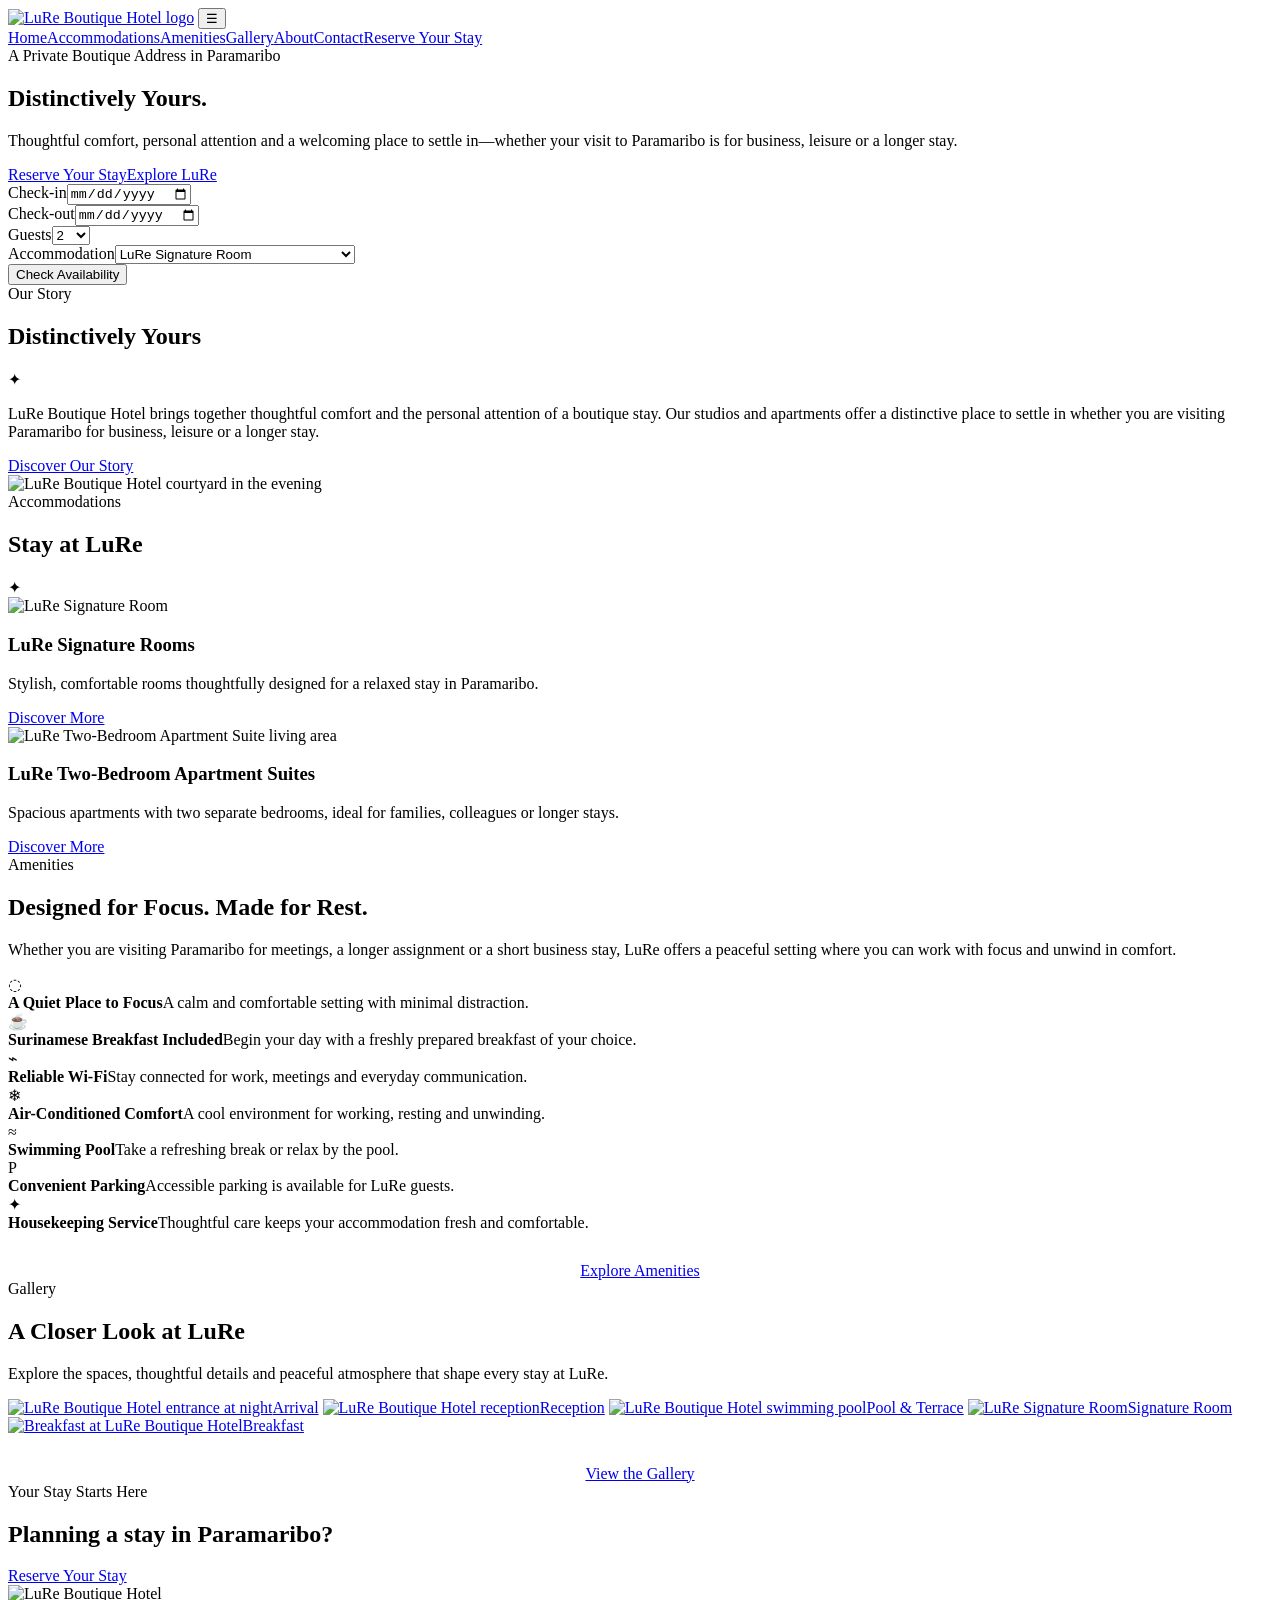
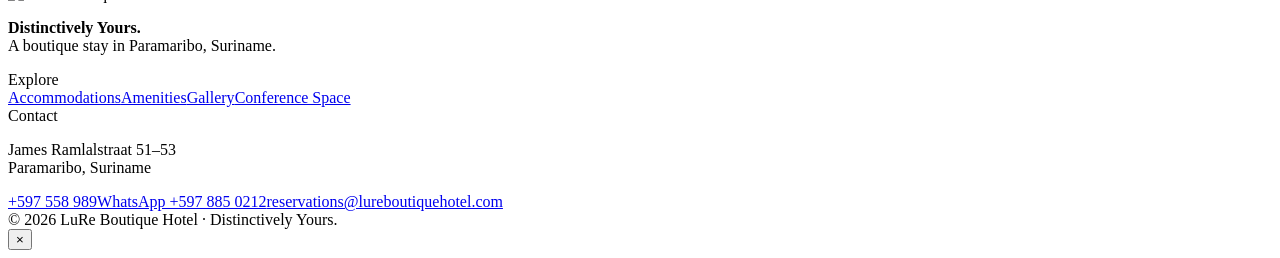
==== commit de302873: "Add files via upload" ====
--- a/index.html
+++ b/index.html
@@ -1,103 +1,66 @@
-<!doctype html><html lang='nl'><head><meta charset='utf-8'><meta name='viewport' content='width=device-width,initial-scale=1'><title>LuRe Boutique Hotel | Paramaribo</title><style>
-:root{--cream:#f5efe5;--paper:#fffdf9;--olive:#545934;--dark:#2b3021;--gold:#b59a69;--taupe:#887c6c;--line:#ddd2c3}
-*{box-sizing:border-box}html{scroll-behavior:smooth}body{margin:0;font-family:Arial,sans-serif;color:var(--dark);background:var(--paper);line-height:1.6;overflow-x:hidden}a{text-decoration:none;color:inherit}.wrap{width:min(1180px,calc(100% - 36px));margin:auto}
-header{position:sticky;top:0;z-index:50;background:rgba(255,253,249,.97);border-bottom:1px solid var(--line);backdrop-filter:blur(12px)}nav{min-height:84px;display:flex;align-items:center;justify-content:space-between;gap:20px}.brand{display:flex;align-items:center;gap:11px}.brand img{width:60px;height:60px;object-fit:cover;border-radius:6px}.brand b{font:500 1.25rem Georgia,serif}.brand small{display:block;color:var(--taupe);letter-spacing:.14em;font-size:.65rem}.links{display:flex;gap:22px;align-items:center;font-size:.85rem;font-weight:800}.btn{display:inline-flex;align-items:center;justify-content:center;padding:13px 20px;border-radius:4px;border:0;font-weight:800;cursor:pointer}.primary{background:var(--olive);color:#fff}.outline{border:1px solid var(--olive);color:var(--olive);background:transparent}
-.hero{min-height:700px;display:grid;align-items:center;background:linear-gradient(110deg,#efe6d8 0 39%,#777c5e 39% 100%);position:relative;overflow:hidden}.hero:after{content:attr(data-ph);position:absolute;right:0;top:0;width:61%;height:100%;display:grid;place-items:center;text-align:center;padding:20px;color:rgba(255,255,255,.25);font-size:clamp(2rem,5vw,5rem);font-weight:900;letter-spacing:.08em}.hero-copy{position:relative;z-index:2;width:min(500px,100%);padding:80px 0}.script{font:1.7rem "Brush Script MT",cursive;color:var(--gold)}h1,h2,h3{font-family:Georgia,serif;font-weight:500;line-height:1.08}h1{font-size:clamp(3.4rem,7vw,6.4rem);margin:0 0 18px}h2{font-size:clamp(2.3rem,4.7vw,4rem);margin:10px 0 18px}.hero p,.copy p,.section-head p{color:var(--taupe)}.hero p{max-width:465px}.actions{margin-top:26px}
-.booking-wrap{margin-top:-52px;position:relative;z-index:5}.booking{display:grid;grid-template-columns:1fr 1fr .7fr .95fr auto;background:#fff;border-radius:10px;box-shadow:0 16px 40px rgba(43,48,33,.15);overflow:hidden}.field{padding:20px 22px;border-right:1px solid var(--line)}.field label{display:block;font-size:.7rem;font-weight:900;text-transform:uppercase;margin-bottom:6px}.field input,.field select{width:100%;border:0;background:transparent;outline:0}.booking button{margin:16px}
-section{padding:90px 0}.two,.detail{display:grid;grid-template-columns:1fr 1fr;gap:55px;align-items:center}.placeholder{min-height:350px;border-radius:6px;background:linear-gradient(135deg,#6e7453,#b9aa8f);color:#fff;display:grid;place-items:center;text-align:center;padding:24px;font-weight:900;letter-spacing:.1em;text-transform:uppercase;position:relative}.placeholder:before{content:"";position:absolute;inset:14px;border:1px solid rgba(255,255,255,.35);border-radius:4px}.placeholder span{position:relative;z-index:2}.soft{background:var(--cream)}.section-head{text-align:center;max-width:760px;margin:0 auto 38px}.rooms{display:grid;grid-template-columns:repeat(3,1fr);gap:20px}.card{background:#fff;border:1px solid #e9e0d4;border-radius:7px;overflow:hidden;box-shadow:0 10px 28px rgba(43,48,33,.08)}.card .placeholder{min-height:240px;border-radius:0}.body{padding:20px}.body h3{margin:0 0 8px}.body p{color:var(--taupe);min-height:52px}.row{display:flex;align-items:center;justify-content:space-between;gap:10px;margin-top:16px}.row .btn{padding:10px 13px;font-size:.75rem}
-.featurebar{display:grid;grid-template-columns:repeat(5,1fr);background:#fff;box-shadow:0 14px 34px rgba(43,48,33,.1);border-radius:7px;overflow:hidden}.feat{text-align:center;padding:22px;border-right:1px solid var(--line)}.feat:last-child{border:0}.feat b{display:block}.feat span{font-size:.78rem;color:var(--taupe)}
-.galleryband{background:var(--olive);color:#fff}.gallery{display:grid;grid-template-columns:1.2fr repeat(3,1fr);gap:15px}.gallery .placeholder{min-height:210px}.pagehero{padding:75px 0;background:var(--cream)}.pagehero h1{font-size:clamp(3rem,6vw,5.4rem);margin:8px 0}.pagehero p{max-width:700px;color:var(--taupe)}.checks{list-style:none;padding:0}.checks li{padding:10px 0;border-bottom:1px solid var(--line)}.checks li:before{content:"✓";margin-right:9px;color:var(--olive);font-weight:900}
-footer{background:var(--olive);color:#fff;padding:45px 0}.foot{display:grid;grid-template-columns:1.4fr 1fr 1fr;gap:35px}footer p,footer a{color:rgba(255,255,255,.75)}
-@media(max-width:900px){.links a:not(.btn){display:none}.hero{background:linear-gradient(180deg,#efe6d8 0 48%,#777c5e 48%)}.hero:after{width:100%;height:52%;top:auto;bottom:0}.hero-copy{padding:55px 0 360px}.booking{grid-template-columns:1fr 1fr}.booking button{grid-column:1/-1}.rooms{grid-template-columns:1fr 1fr}.featurebar{grid-template-columns:1fr 1fr}.two,.detail{grid-template-columns:1fr}.gallery{grid-template-columns:1fr 1fr}.foot{grid-template-columns:1fr}}
-@media(max-width:600px){.wrap{width:min(100% - 28px,1180px)}nav{min-height:70px}.brand img{width:46px;height:46px}.brand b{font-size:1rem}.brand small{display:none}.links .btn{padding:10px 13px;font-size:.76rem}.hero{min-height:650px}.hero-copy{padding:48px 0 335px}h1{font-size:3rem}.booking,.rooms,.featurebar,.gallery{grid-template-columns:1fr}.booking button{grid-column:auto}.field{border-right:0;border-bottom:1px solid var(--line)}section{padding:70px 0}}
+<!doctype html><html lang="en"><head>
+<meta charset="utf-8"><meta name="viewport" content="width=device-width,initial-scale=1">
+<title>LuRe Boutique Hotel | Paramaribo, Suriname</title><meta name="description" content="LuRe Boutique Hotel in Paramaribo offers stylish Signature Rooms, Two-Bedroom Apartment Suites, breakfast, Wi-Fi, a swimming pool and a welcoming boutique stay.">
+<link rel="canonical" href="https://lureboutiquehotel.com/">
+<meta property="og:type" content="website"><meta property="og:title" content="LuRe Boutique Hotel | Paramaribo, Suriname"><meta property="og:description" content="LuRe Boutique Hotel in Paramaribo offers stylish Signature Rooms, Two-Bedroom Apartment Suites, breakfast, Wi-Fi, a swimming pool and a welcoming boutique stay.">
+<meta property="og:url" content="https://lureboutiquehotel.com/"><meta property="og:image" content="https://lureboutiquehotel.com/assets/images/pool-night-wide.webp">
+<link rel="icon" href="assets/images/favicon.jpg"><link rel="stylesheet" href="assets/css/site.css">
+<script type="application/ld+json">{"@context": "https://schema.org", "@type": "Hotel", "name": "LuRe Boutique Hotel", "url": "https://lureboutiquehotel.com/", "telephone": "+597558989", "email": "reservations@lureboutiquehotel.com", "address": {"@type": "PostalAddress", "streetAddress": "James Ramlalstraat 51-53", "addressLocality": "Paramaribo", "addressCountry": "SR"}, "image": "https://lureboutiquehotel.com/assets/images/pool-night-wide.webp"}</script></head><body>
+<header class="site-header"><div class="wrap nav">
+      <a class="logo" href="index.html" aria-label="LuRe Boutique Hotel home"><img src="assets/images/lure-logo.jpg" alt="LuRe Boutique Hotel logo"></a>
+      <button class="menu-btn" aria-label="Open navigation">☰</button>
+      <div class="nav-links"><a class="active" href="index.html">Home</a><a class="" href="accommodations.html">Accommodations</a><a class="" href="amenities.html">Amenities</a><a class="" href="gallery.html">Gallery</a><a class="" href="about.html">About</a><a class="" href="contact.html">Contact</a><a class="btn primary" href="index.html#reserve">Reserve Your Stay</a></div>
+    </div></header><main>
+<section class="hero" style="background-image:url('assets/images/pool-night-wide.webp')">
+  <div class="wrap hero-copy reveal from-left"><div class="eyebrow">A Private Boutique Address in Paramaribo</div><h1>Distinctively Yours.</h1>
+  <p class="lead">Thoughtful comfort, personal attention and a welcoming place to settle in—whether your visit to Paramaribo is for business, leisure or a longer stay.</p>
+  <div class="actions"><a class="btn bronze" href="#reserve">Reserve Your Stay</a><a class="btn light" href="#story">Explore LuRe</a></div></div>
+</section>
+<div class="booking-shell"><div class="wrap booking" id="reserve">
+      <div class="field"><label for="checkin">Check-in</label><input id="checkin" type="date"></div>
+      <div class="field"><label for="checkout">Check-out</label><input id="checkout" type="date"></div>
+      <div class="field"><label for="guests">Guests</label><select id="guests"><option>1</option><option selected>2</option><option>3</option><option>4</option><option>5+</option></select></div>
+      <div class="field"><label for="staytype">Accommodation</label><select id="staytype"><option>LuRe Signature Room</option><option>LuRe Two-Bedroom Apartment Suite</option></select></div>
+      <button class="btn primary" type="button" onclick="reserveWhatsApp()">Check Availability</button>
+    </div></div>
 
-/* LuRe v5 interaction layer */
-.reveal{
-  opacity:0;
-  transform:translateY(28px);
-  transition:opacity .75s cubic-bezier(.2,.7,.2,1),transform .75s cubic-bezier(.2,.7,.2,1);
-  will-change:opacity,transform
-}
-.reveal.from-left{transform:translateX(-42px)}
-.reveal.from-right{transform:translateX(42px)}
-.reveal.is-visible{opacity:1;transform:none}
-.placeholder{transition:transform .45s ease,box-shadow .45s ease,filter .45s ease}
-.placeholder:hover{transform:translateY(-4px);box-shadow:0 18px 42px rgba(43,48,33,.16);filter:saturate(1.04)}
-.card{transition:transform .35s ease,box-shadow .35s ease}
-.card:hover{transform:translateY(-5px);box-shadow:0 18px 38px rgba(43,48,33,.13)}
-.btn{transition:transform .2s ease,box-shadow .2s ease,background .2s ease}
-.btn:hover{transform:translateY(-2px);box-shadow:0 10px 24px rgba(84,89,52,.2)}
-.hero:after{transition:transform 8s ease}
-.hero:hover:after{transform:scale(1.02)}
-@media(prefers-reduced-motion:reduce){
-  html{scroll-behavior:auto}
-  .reveal,.reveal.from-left,.reveal.from-right{opacity:1;transform:none;transition:none}
-  .placeholder,.card,.btn,.hero:after{transition:none}
-}
+<section id="story"><div class="wrap two">
+  <div class="reveal from-left"><div class="kicker">Our Story</div><h2>Distinctively Yours</h2><div class="decor">✦</div>
+  <p class="copy">LuRe Boutique Hotel brings together thoughtful comfort and the personal attention of a boutique stay. Our studios and apartments offer a distinctive place to settle in whether you are visiting Paramaribo for business, leisure or a longer stay.</p>
+  <a class="btn" href="about.html">Discover Our Story</a></div>
+  <div class="photo-frame tall reveal from-right"><img src="assets/images/courtyard-evening.webp" alt="LuRe Boutique Hotel courtyard in the evening"></div>
+</div></section>
 
-</style></head><body><header><nav class="wrap"><a class="brand" href="index.html"><img src="[data-uri]"><span><b>LuRe Boutique Hotel</b><small>PARAMARIBO · SURINAME</small></span></a><div class="links"><a href="index.html">Home</a><a href="index.html#about">About us</a><a href="studios.html">Studio's</a><a href="appartementen.html">2-kamer</a><a href="conference.html">Conference</a><a class="btn primary" href="index.html#booking">Book now</a></div></nav></header>
-<main>
-<section class="hero" data-ph="HIER KOMT DE DEFINITIEVE HERO FOTO / VIDEO"><div class="wrap"><div class="hero-copy reveal from-left"><div class="script">Welcome to</div><h1>LuRe Boutique Hotel</h1><p><b>Relax. Recharge. Reconnect.</b><br>Of je nu voor werk, familie of een paar dagen weg in Paramaribo bent: LuRe geeft je een eigen plek om rustig aan je dag te beginnen en prettig terug te komen.</p><div class="actions"><a class="btn primary" href="#about">Discover more</a></div></div></div></section>
+<section><div class="wrap"><div class="section-head reveal"><div class="kicker">Accommodations</div><h2>Stay at LuRe</h2><div class="decor" style="justify-content:center">✦</div></div>
+<div class="cards">
+  <article class="card reveal from-left"><div class="card-image"><img src="assets/images/signature-room-main.webp" alt="LuRe Signature Room"></div><div class="card-body"><h3>LuRe Signature Rooms</h3><p>Stylish, comfortable rooms thoughtfully designed for a relaxed stay in Paramaribo.</p><a class="text-link" href="studios.html">Discover More</a></div></article>
+  <article class="card reveal from-right"><div class="card-image"><img src="assets/images/apartment-living-front.webp" alt="LuRe Two-Bedroom Apartment Suite living area"></div><div class="card-body"><h3>LuRe Two-Bedroom Apartment Suites</h3><p>Spacious apartments with two separate bedrooms, ideal for families, colleagues or longer stays.</p><a class="text-link" href="appartementen.html">Discover More</a></div></article>
+</div></div></section>
 
-<div class="booking-wrap" id="booking"><div class="wrap"><div class="booking reveal">
-<div class="field"><label>Check-in</label><input id="checkin" type="date"></div>
-<div class="field"><label>Check-out</label><input id="checkout" type="date"></div>
-<div class="field"><label>Guests</label><select id="guests"><option>1 gast</option><option selected>2 gasten</option><option>3 gasten</option><option>4 gasten</option><option>5+ gasten</option></select></div><div class="field"><label>Verblijf</label><select id="roomtype"><option>Studio</option><option>2-kamerappartement</option><option>Conference room</option></select></div>
-<button class="btn primary" onclick="sendWA()">Beschikbaarheid aanvragen</button>
-</div></div></div>
+<section class="amenities"><div class="wrap"><div class="section-head reveal"><div class="kicker">Amenities</div><h2>Designed for Focus. Made for Rest.</h2>
+<p class="copy">Whether you are visiting Paramaribo for meetings, a longer assignment or a short business stay, LuRe offers a peaceful setting where you can work with focus and unwind in comfort.</p></div>
+<div class="amenity-grid reveal">
+  <div class="amenity"><div class="amenity-icon">◌</div><b>A Quiet Place to Focus</b><span>A calm and comfortable setting with minimal distraction.</span></div>
+  <div class="amenity"><div class="amenity-icon">☕</div><b>Surinamese Breakfast Included</b><span>Begin your day with a freshly prepared breakfast of your choice.</span></div>
+  <div class="amenity"><div class="amenity-icon">⌁</div><b>Reliable Wi-Fi</b><span>Stay connected for work, meetings and everyday communication.</span></div>
+  <div class="amenity"><div class="amenity-icon">❄</div><b>Air-Conditioned Comfort</b><span>A cool environment for working, resting and unwinding.</span></div>
+  <div class="amenity"><div class="amenity-icon">≈</div><b>Swimming Pool</b><span>Take a refreshing break or relax by the pool.</span></div>
+  <div class="amenity"><div class="amenity-icon">P</div><b>Convenient Parking</b><span>Accessible parking is available for LuRe guests.</span></div>
+  <div class="amenity"><div class="amenity-icon">✦</div><b>Housekeeping Service</b><span>Thoughtful care keeps your accommodation fresh and comfortable.</span></div>
+</div><div style="text-align:center;margin-top:30px"><a class="btn" href="amenities.html">Explore Amenities</a></div></div></section>
 
-<section id="about"><div class="wrap two"><div class="copy reveal from-left"><span class="eyebrow">Boutique comfort</span><h2>Een fijne basis voor alles wat je in Paramaribo komt doen.</h2><p>Je hoeft tijdens je verblijf niet te kiezen tussen gemak en ruimte. Met studio’s, tweekamerappartementen en een aparte conferentieruimte biedt LuRe verschillende manieren om je verblijf of bijeenkomst passend in te delen.</p><a class="btn outline" href="#rooms">Bekijk de verblijven</a></div><div class="placeholder reveal from-right"><span>Hier komt een foto van entree of lounge</span></div></div></section>
-<section id="rooms" class="soft"><div class="wrap"><div class="section-head reveal"><span class="eyebrow">Rooms & stays</span><h2>Kies wat past bij jouw verblijf.</h2><p>Een eigen studio voor een eenvoudig verblijf, extra ruimte in een tweekamerappartement of een aparte plek voor een zakelijke bijeenkomst.</p></div><div class="rooms reveal">
-<div class="card"><div class="placeholder reveal from-right"><span>Hier komt een foto van een studio</span></div><div class="body"><h3>Studio</h3><p>Een eigen plek waar je na je dag kunt terugkomen en je verblijf op je eigen tempo kunt beleven.</p><div class="row"><b>9 studio's</b><a class="btn primary" href="studios.html">View room</a></div></div></div>
-<div class="card"><div class="placeholder reveal from-right"><span>Hier komt een foto van het 2-kamerappartement</span></div><div class="body"><h3>2-kamerappartement</h3><p>Voor wie graag wat meer leefruimte heeft en wonen en slapen liever van elkaar scheidt.</p><div class="row"><b>3 appartementen</b><a class="btn primary" href="appartementen.html">View room</a></div></div></div>
-<div class="card"><div class="placeholder reveal from-right"><span>Hier komt een foto van de conferentieruimte</span></div><div class="body"><h3>Conference room</h3><p>Een aparte ruimte met terras voor overleg, presentaties, trainingen en andere bijeenkomsten.</p><div class="row"><b>Met terras</b><a class="btn primary" href="conference.html">View space</a></div></div></div>
-</div></div></section>
-<section><div class="wrap featurebar" style="grid-template-columns:repeat(2,1fr)"><div class="feat">🛏️<b>Kies wat bij je past</b><span>Studio of tweekamerappartement</span></div><div class="feat">💬<b>Eenvoudig aanvragen</b><span>Stuur je gewenste verblijfsdata direct via WhatsApp</span></div></div></section>
-<section class="galleryband"><div class="wrap gallery"><div><span class="eyebrow" style="color:#eadcc4">Gallery</span><h2>A glimpse of LuRe</h2><p>Ontdek straks de sfeer van LuRe in beeld. Hier komen foto’s van de studio’s, appartementen, conferentieruimte en andere ruimtes zodra deze beschikbaar zijn.</p></div><div class="placeholder reveal from-right"><span>Hier komt een foto van het exterieur</span></div><div class="placeholder reveal from-right"><span>Hier komt een sfeerfoto van het interieur</span></div><div class="placeholder reveal from-right"><span>Hier komt een kamerfoto</span></div></div></section>
-</main>
-<footer><div class="wrap foot"><div><h3>LuRe Boutique Hotel</h3><p>Relax. Recharge. Reconnect.</p></div><div><h3>Verblijf</h3><p><a href="studios.html">Studio's</a><br><a href="appartementen.html">2-kamerappartementen</a><br><a href="conference.html">Conference room</a></p></div><div><h3>Locatie</h3><p>James Ramlallstraat 51–53<br>Paramaribo, Suriname</p></div></div></footer>
-<script>
-function nice(d){if(!d)return "";return new Date(d+"T00:00:00").toLocaleDateString("nl-NL",{day:"2-digit",month:"long",year:"numeric"})}
-function sendWA(){
- let a=document.getElementById("checkin").value,b=document.getElementById("checkout").value,g=document.getElementById("guests").value; let room=document.getElementById("roomtype")?.value || "Nog niet gekozen";
- if(!a||!b){alert("Kies eerst check-in en check-out.");return}
- let m=`Goedendag, ik wil graag informeren naar de beschikbaarheid bij LuRe Boutique Hotel.\n\nCheck-in: ${nice(a)}\nCheck-out: ${nice(b)}\nAantal gasten: ${g}\nVerblijf: ${room}\n\nIs er in deze periode beschikbaarheid?`;
- window.open("https://wa.me/5970000000?text="+encodeURIComponent(m),"_blank")
-}
-</script>
+<section><div class="wrap"><div class="section-head reveal"><div class="kicker">Gallery</div><h2>A Closer Look at LuRe</h2><p class="copy">Explore the spaces, thoughtful details and peaceful atmosphere that shape every stay at LuRe.</p></div>
+<div class="gallery-preview reveal">
+  <a class="gallery-item" href="assets/images/entrance-night.webp" data-lightbox data-caption="Arrival at LuRe"><img src="assets/images/entrance-night.webp" alt="LuRe Boutique Hotel entrance at night"><span class="label">Arrival</span></a>
+  <a class="gallery-item" href="assets/images/reception-team.webp" data-lightbox data-caption="Reception"><img src="assets/images/reception-team.webp" alt="LuRe Boutique Hotel reception"><span class="label">Reception</span></a>
+  <a class="gallery-item" href="assets/images/pool-day.webp" data-lightbox data-caption="Pool & terrace"><img src="assets/images/pool-day.webp" alt="LuRe Boutique Hotel swimming pool"><span class="label">Pool & Terrace</span></a>
+  <a class="gallery-item" href="assets/images/signature-room-side.webp" data-lightbox data-caption="Signature Room"><img src="assets/images/signature-room-side.webp" alt="LuRe Signature Room"><span class="label">Signature Room</span></a>
+  <a class="gallery-item" href="assets/images/breakfast-closeup.webp" data-lightbox data-caption="Breakfast"><img src="assets/images/breakfast-closeup.webp" alt="Breakfast at LuRe Boutique Hotel"><span class="label">Breakfast</span></a>
+</div><div style="text-align:center;margin-top:30px"><a class="btn" href="gallery.html">View the Gallery</a></div></div></section>
 
-<script>
-document.addEventListener("DOMContentLoaded",()=>{
-  const targets=[...document.querySelectorAll(".reveal")];
-  if(!("IntersectionObserver" in window)){
-    targets.forEach(el=>el.classList.add("is-visible"));
-    return;
-  }
-  const io=new IntersectionObserver(entries=>{
-    entries.forEach(entry=>{
-      if(entry.isIntersecting){
-        entry.target.classList.add("is-visible");
-        io.unobserve(entry.target);
-      }
-    });
-  },{threshold:.14,rootMargin:"0px 0px -40px 0px"});
-  targets.forEach(el=>io.observe(el));
-
-  const checkin=document.getElementById("checkin");
-  const checkout=document.getElementById("checkout");
-  if(checkin && checkout){
-    const today=new Date();
-    const yyyy=today.getFullYear();
-    const mm=String(today.getMonth()+1).padStart(2,"0");
-    const dd=String(today.getDate()).padStart(2,"0");
-    const min=`${yyyy}-${mm}-${dd}`;
-    checkin.min=min; checkout.min=min;
-    checkin.addEventListener("change",()=>{
-      checkout.min=checkin.value || min;
-      if(checkout.value && checkout.value<=checkin.value) checkout.value="";
-    });
-  }
-});
-</script>
-
-</body></html>+<section class="band"><div class="wrap"><div><div class="kicker">Your Stay Starts Here</div><h2>Planning a stay in Paramaribo?</h2></div><a class="btn light" href="#reserve">Reserve Your Stay</a></div></section>
+</main><footer><div class="wrap footer-grid">
+      <div><img class="footer-logo" src="assets/images/lure-logo.jpg" alt="LuRe Boutique Hotel"><p><strong>Distinctively Yours.</strong><br>A boutique stay in Paramaribo, Suriname.</p></div>
+      <div><div class="kicker">Explore</div><a href="accommodations.html">Accommodations</a><a href="amenities.html">Amenities</a><a href="gallery.html">Gallery</a><a href="conference.html">Conference Space</a></div>
+      <div><div class="kicker">Contact</div><p>James Ramlalstraat 51–53<br>Paramaribo, Suriname</p><a href="tel:+597558989">+597 558 989</a><a href="https://wa.me/5978850212">WhatsApp +597 885 0212</a><a href="mailto:reservations@lureboutiquehotel.com">reservations@lureboutiquehotel.com</a></div>
+    </div><div class="wrap copyright">© 2026 LuRe Boutique Hotel · Distinctively Yours.</div></footer><div class="lightbox" aria-hidden="true"><button class="lightbox-close" aria-label="Close image">×</button><img src="" alt=""><div class="lightbox-caption"></div></div><script src="assets/js/site.js"></script></body></html>
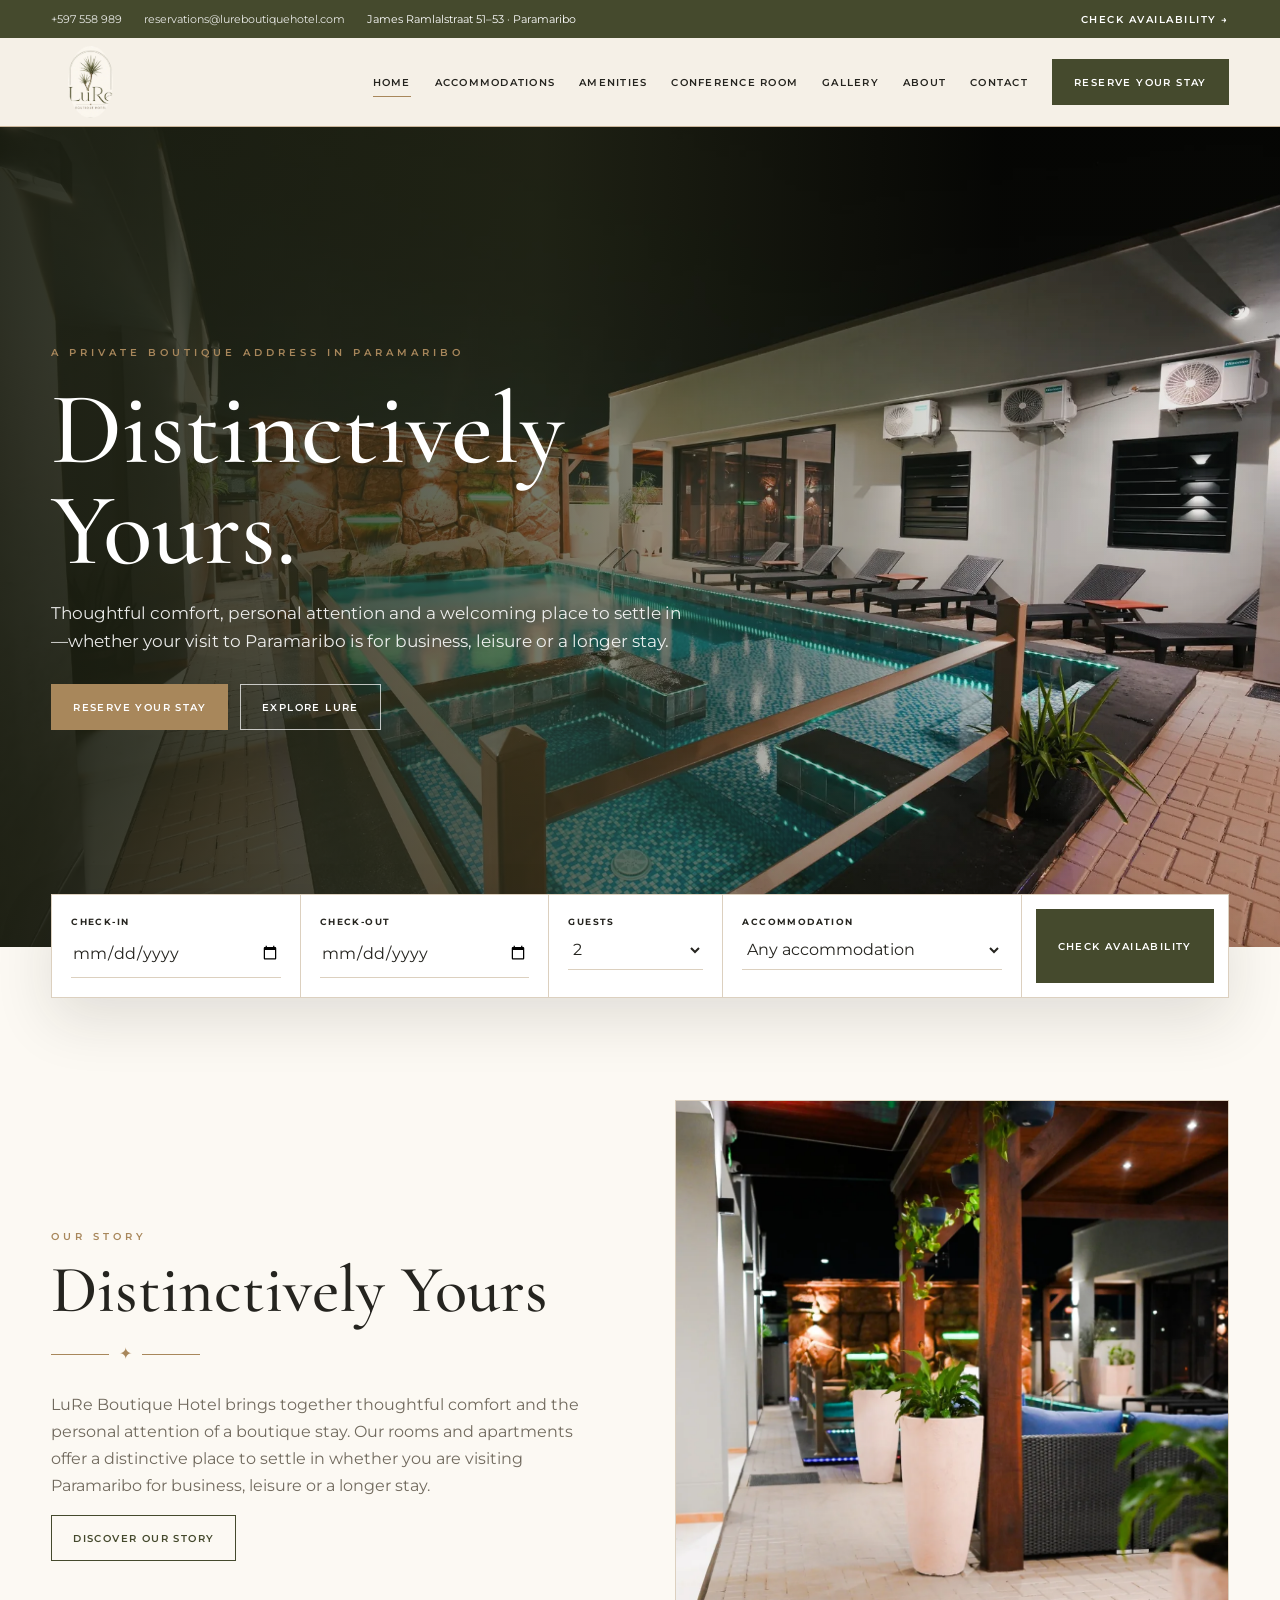
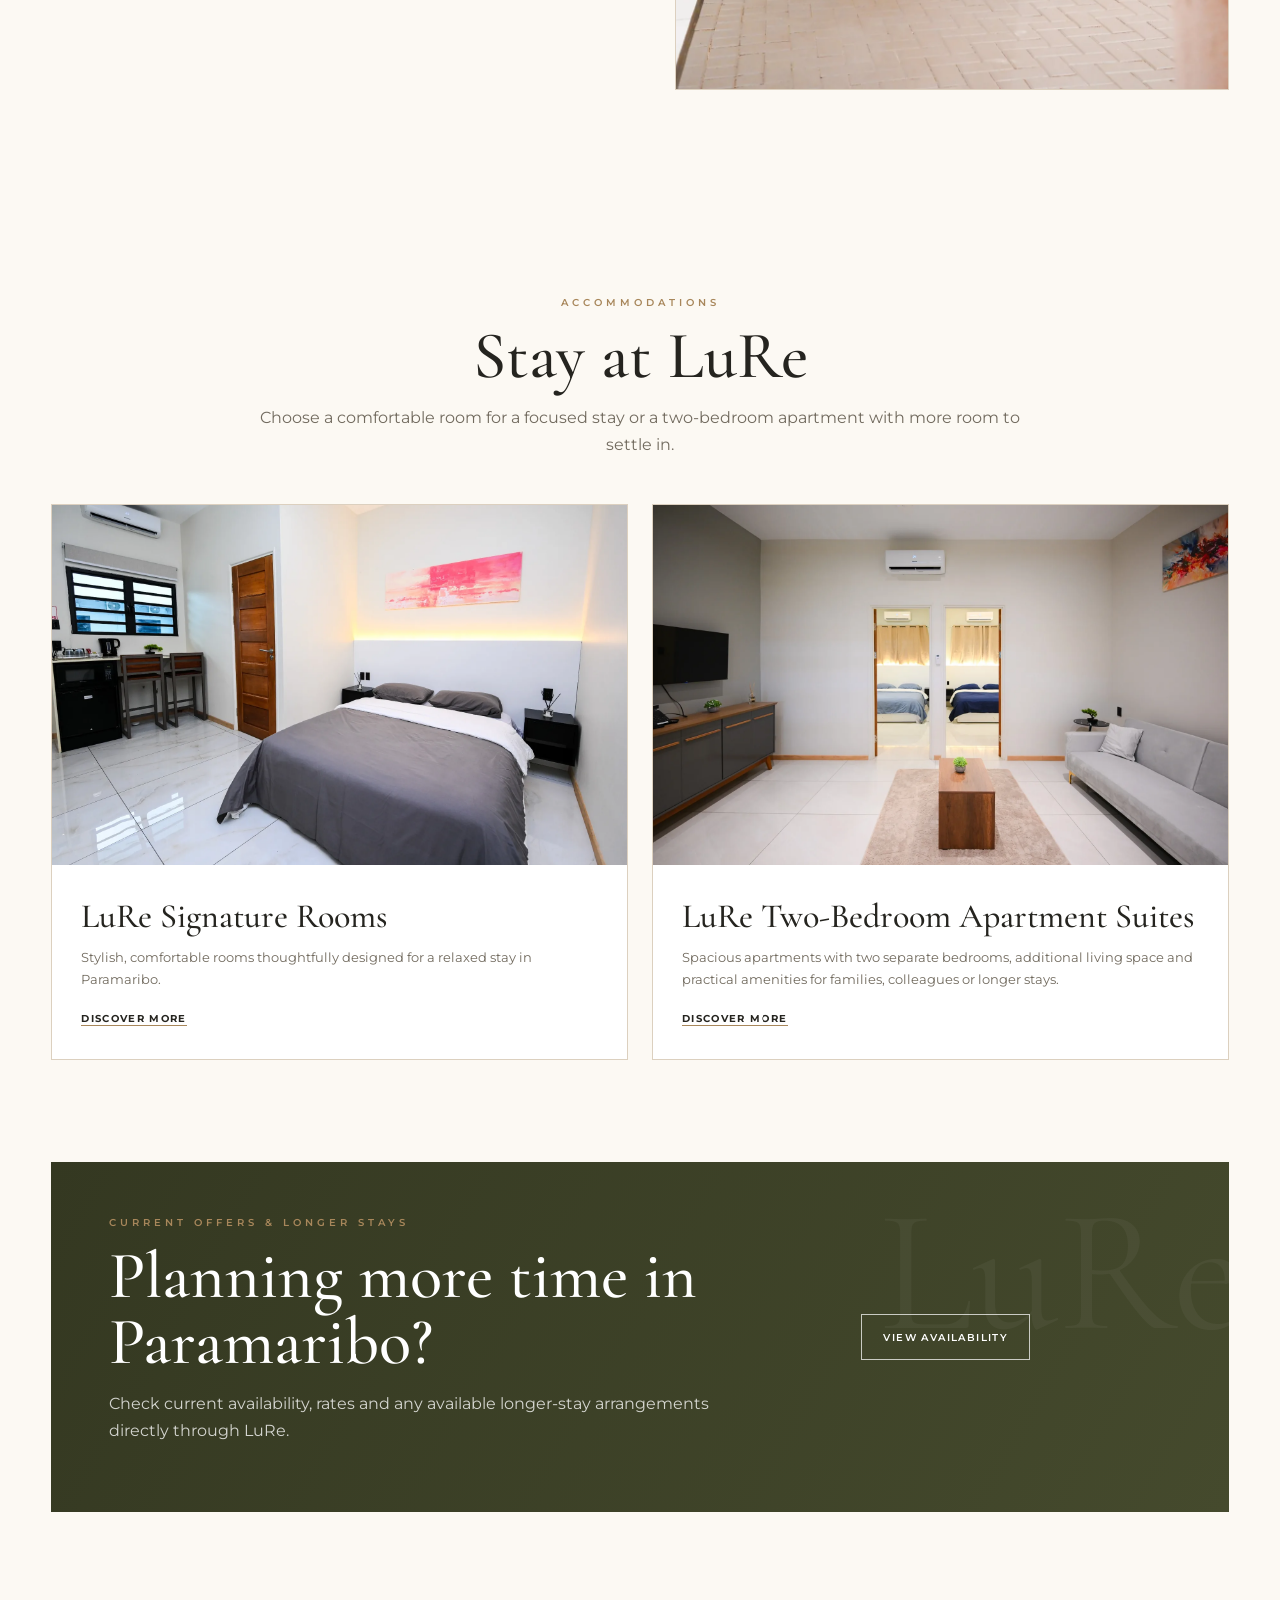
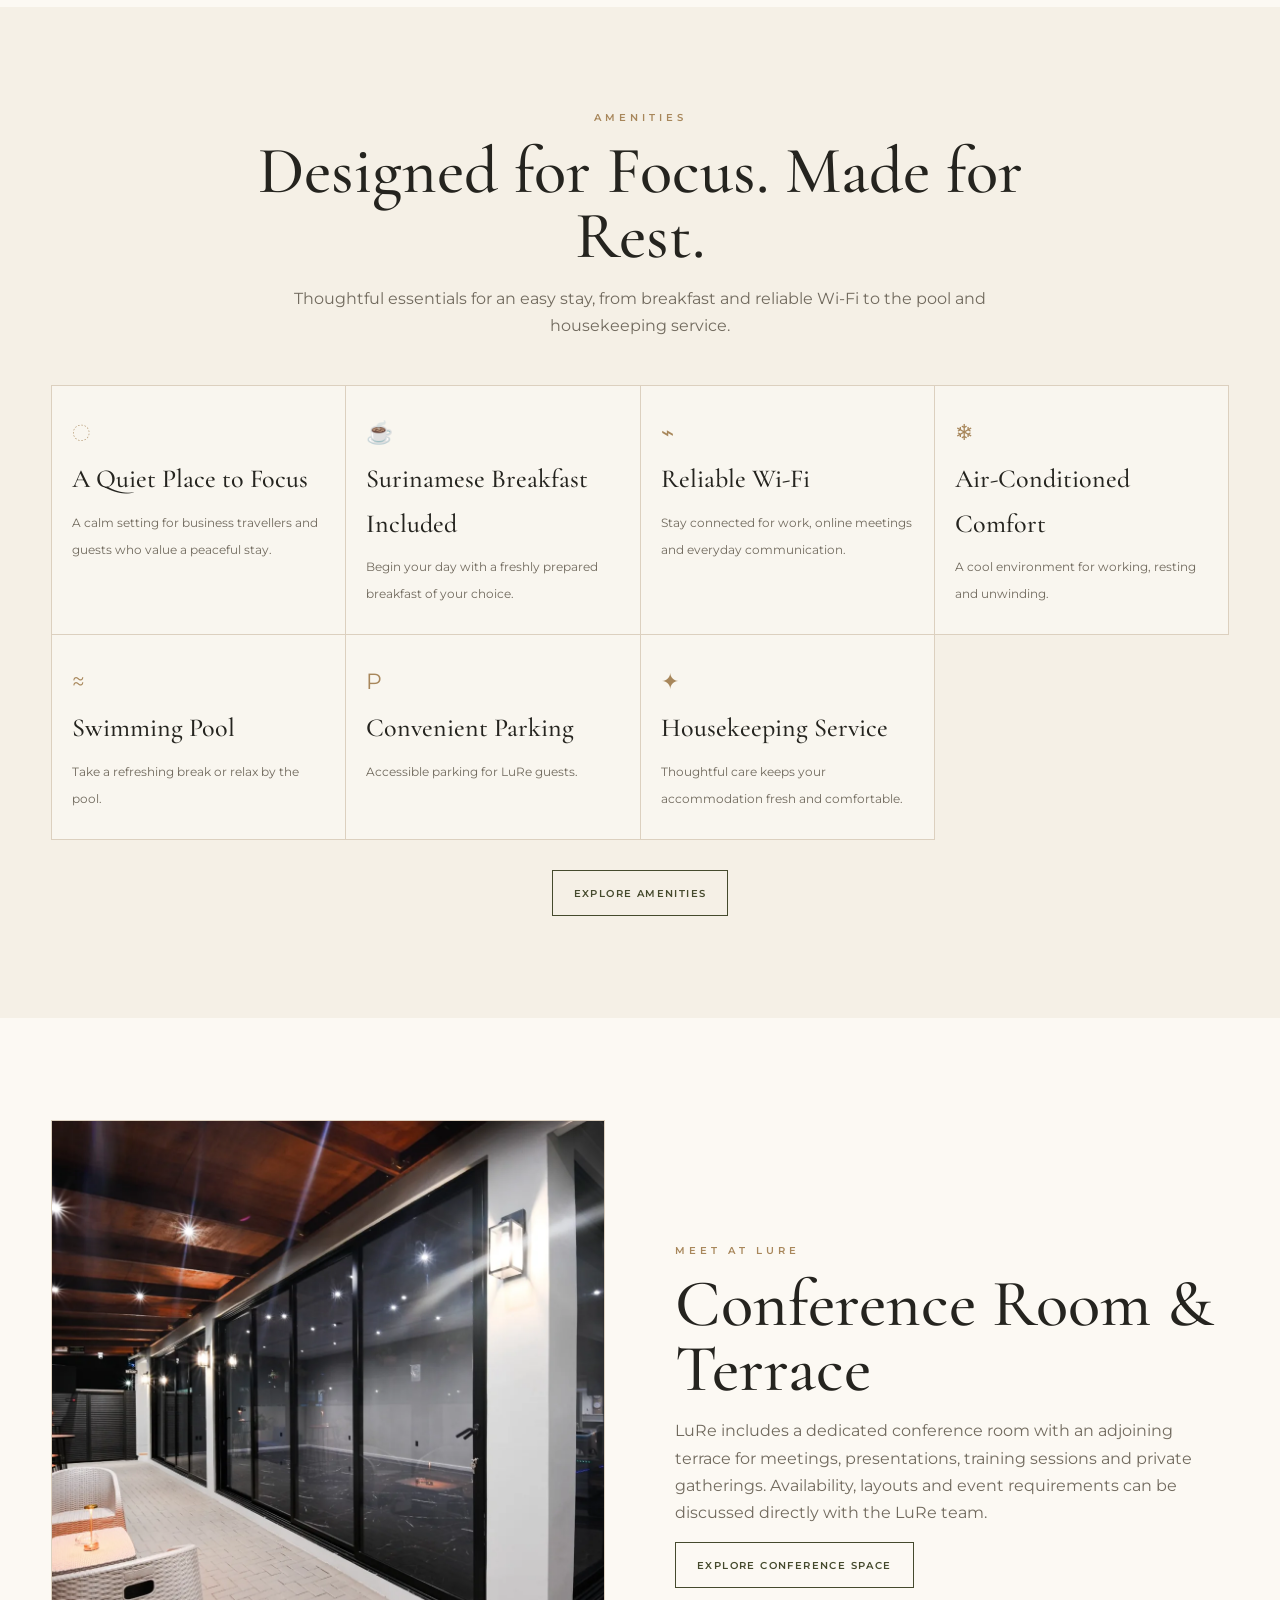
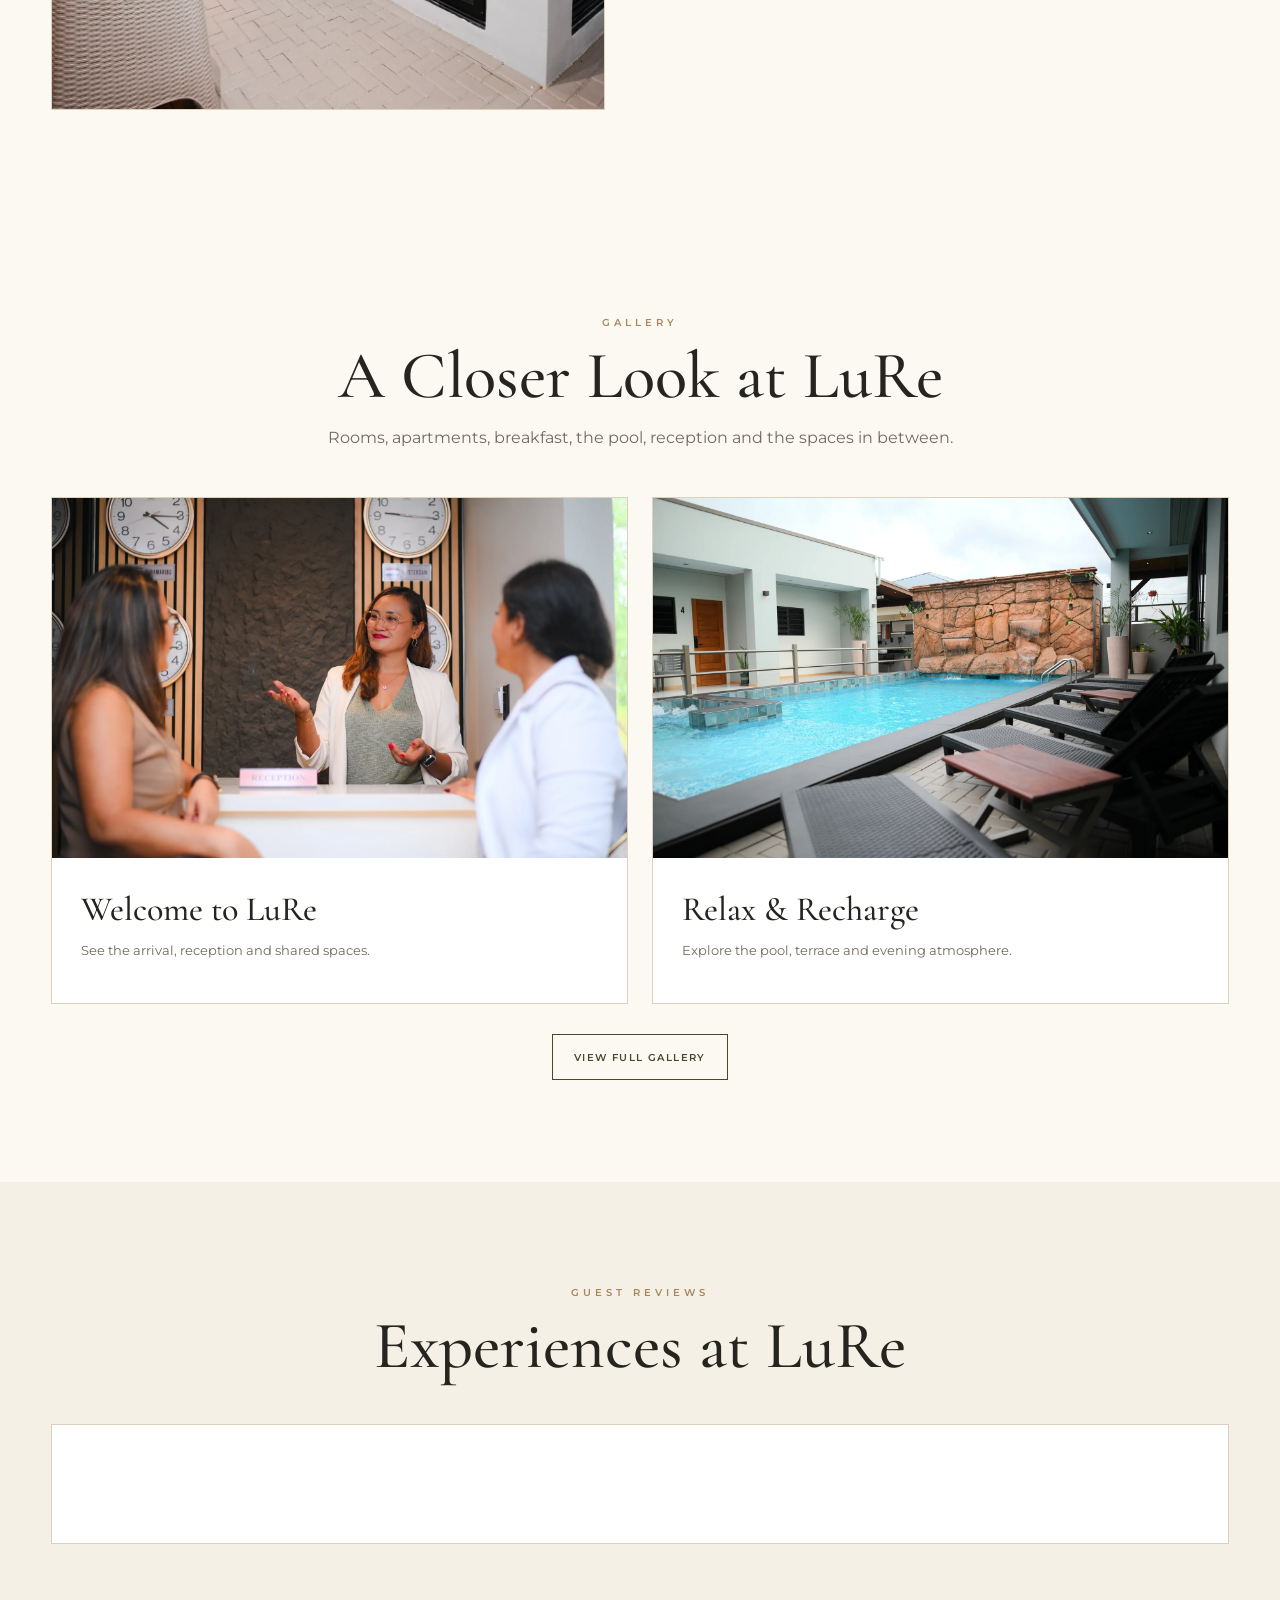
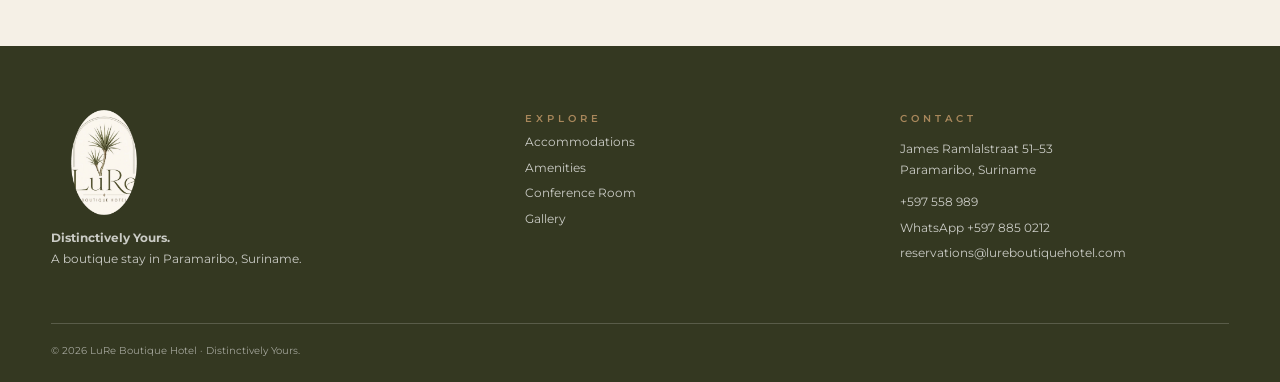
==== commit ec24bce2: "commit" ====
--- a/index.html
+++ b/index.html
@@ -1,66 +1,76 @@
-<!doctype html><html lang="en"><head>
-<meta charset="utf-8"><meta name="viewport" content="width=device-width,initial-scale=1">
-<title>LuRe Boutique Hotel | Paramaribo, Suriname</title><meta name="description" content="LuRe Boutique Hotel in Paramaribo offers stylish Signature Rooms, Two-Bedroom Apartment Suites, breakfast, Wi-Fi, a swimming pool and a welcoming boutique stay.">
-<link rel="canonical" href="https://lureboutiquehotel.com/">
-<meta property="og:type" content="website"><meta property="og:title" content="LuRe Boutique Hotel | Paramaribo, Suriname"><meta property="og:description" content="LuRe Boutique Hotel in Paramaribo offers stylish Signature Rooms, Two-Bedroom Apartment Suites, breakfast, Wi-Fi, a swimming pool and a welcoming boutique stay.">
-<meta property="og:url" content="https://lureboutiquehotel.com/"><meta property="og:image" content="https://lureboutiquehotel.com/assets/images/pool-night-wide.webp">
-<link rel="icon" href="assets/images/favicon.jpg"><link rel="stylesheet" href="assets/css/site.css">
-<script type="application/ld+json">{"@context": "https://schema.org", "@type": "Hotel", "name": "LuRe Boutique Hotel", "url": "https://lureboutiquehotel.com/", "telephone": "+597558989", "email": "reservations@lureboutiquehotel.com", "address": {"@type": "PostalAddress", "streetAddress": "James Ramlalstraat 51-53", "addressLocality": "Paramaribo", "addressCountry": "SR"}, "image": "https://lureboutiquehotel.com/assets/images/pool-night-wide.webp"}</script></head><body>
-<header class="site-header"><div class="wrap nav">
-      <a class="logo" href="index.html" aria-label="LuRe Boutique Hotel home"><img src="assets/images/lure-logo.jpg" alt="LuRe Boutique Hotel logo"></a>
-      <button class="menu-btn" aria-label="Open navigation">☰</button>
-      <div class="nav-links"><a class="active" href="index.html">Home</a><a class="" href="accommodations.html">Accommodations</a><a class="" href="amenities.html">Amenities</a><a class="" href="gallery.html">Gallery</a><a class="" href="about.html">About</a><a class="" href="contact.html">Contact</a><a class="btn primary" href="index.html#reserve">Reserve Your Stay</a></div>
+<!doctype html><html lang="en"><head><meta charset="utf-8"><meta name="viewport" content="width=device-width,initial-scale=1">
+<title>LuRe Boutique Hotel | Paramaribo, Suriname</title><meta name="description" content="Boutique rooms, two-bedroom apartment suites, breakfast, Wi-Fi, pool and conference space in Paramaribo."><link rel="canonical" href="https://lureboutiquehotel.com/">
+<meta property="og:title" content="LuRe Boutique Hotel | Paramaribo, Suriname"><meta property="og:description" content="Boutique rooms, two-bedroom apartment suites, breakfast, Wi-Fi, pool and conference space in Paramaribo."><meta property="og:type" content="website">
+<meta property="og:image" content="https://lureboutiquehotel.com/assets/images/pool-night-wide-1.webp">
+<link rel="icon" href="assets/images/favicon.png"><link rel="stylesheet" href="assets/css/site.css">
+<script type="application/ld+json">{"@context": "https://schema.org", "@type": "Hotel", "name": "LuRe Boutique Hotel", "url": "https://lureboutiquehotel.com/", "telephone": "+597558989", "email": "reservations@lureboutiquehotel.com", "address": {"@type": "PostalAddress", "streetAddress": "James Ramlalstraat 51-53", "addressLocality": "Paramaribo", "addressCountry": "SR"}, "image": "https://lureboutiquehotel.com/assets/images/pool-night-wide-1.webp"}</script></head><body>
+<div class="topbar"><div class="wrap"><div class="topbar-links">
+      <a href="tel:+597558989">+597 558 989</a><a href="mailto:reservations@lureboutiquehotel.com">reservations@lureboutiquehotel.com</a><span>James Ramlalstraat 51–53 · Paramaribo</span>
+    </div><a class="topbar-book" href="booking.html">Check availability →</a></div></div>
+    <header class="site-header"><div class="wrap nav">
+      <a class="brand" href="index.html"><img src="assets/images/lure-logo-oval.png" alt="LuRe Boutique Hotel logo"></a>
+      <a class="btn primary mobile-book" href="booking.html">Reserve Your Stay</a>
+      <button class="menu-btn" aria-label="Open menu">☰</button>
+      <div class="nav-links"><a class="active" href="index.html">Home</a><a class="" href="accommodations.html">Accommodations</a><a class="" href="amenities.html">Amenities</a><a class="" href="conference.html">Conference Room</a><a class="" href="gallery.html">Gallery</a><a class="" href="about.html">About</a><a class="" href="contact.html">Contact</a><a class="btn primary" href="booking.html">Reserve Your Stay</a></div>
     </div></header><main>
-<section class="hero" style="background-image:url('assets/images/pool-night-wide.webp')">
-  <div class="wrap hero-copy reveal from-left"><div class="eyebrow">A Private Boutique Address in Paramaribo</div><h1>Distinctively Yours.</h1>
-  <p class="lead">Thoughtful comfort, personal attention and a welcoming place to settle in—whether your visit to Paramaribo is for business, leisure or a longer stay.</p>
-  <div class="actions"><a class="btn bronze" href="#reserve">Reserve Your Stay</a><a class="btn light" href="#story">Explore LuRe</a></div></div>
+<section class="hero">
+ <div class="hero-media"><img src="assets/images/pool-night-wide-1.webp" alt="LuRe Boutique Hotel pool and courtyard at night"></div>
+ <div class="wrap"><div class="hero-copy reveal left"><div class="eyebrow">A Private Boutique Address in Paramaribo</div><h1>Distinctively Yours.</h1>
+ <p class="lead">Thoughtful comfort, personal attention and a welcoming place to settle in—whether your visit to Paramaribo is for business, leisure or a longer stay.</p>
+ <div class="actions"><a class="btn bronze" href="booking.html">Reserve Your Stay</a><a class="btn light" href="#story">Explore LuRe</a></div></div></div>
 </section>
-<div class="booking-shell"><div class="wrap booking" id="reserve">
-      <div class="field"><label for="checkin">Check-in</label><input id="checkin" type="date"></div>
-      <div class="field"><label for="checkout">Check-out</label><input id="checkout" type="date"></div>
-      <div class="field"><label for="guests">Guests</label><select id="guests"><option>1</option><option selected>2</option><option>3</option><option>4</option><option>5+</option></select></div>
-      <div class="field"><label for="staytype">Accommodation</label><select id="staytype"><option>LuRe Signature Room</option><option>LuRe Two-Bedroom Apartment Suite</option></select></div>
-      <button class="btn primary" type="button" onclick="reserveWhatsApp()">Check Availability</button>
+<div class="search-card"><div class="wrap search-grid">
+      <div class="field"><label>Check-in</label><input id="checkin" type="date"></div>
+      <div class="field"><label>Check-out</label><input id="checkout" type="date"></div>
+      <div class="field"><label>Guests</label><select id="guests"><option>1</option><option selected>2</option><option>3</option><option>4</option><option>5+</option></select></div>
+      <div class="field"><label>Accommodation</label><select id="staytype"><option>Any accommodation</option><option>LuRe Signature Room</option><option>LuRe Two-Bedroom Apartment Suite</option></select></div>
+      <button class="btn primary" onclick="searchBooking()">Check Availability</button>
     </div></div>
 
 <section id="story"><div class="wrap two">
-  <div class="reveal from-left"><div class="kicker">Our Story</div><h2>Distinctively Yours</h2><div class="decor">✦</div>
-  <p class="copy">LuRe Boutique Hotel brings together thoughtful comfort and the personal attention of a boutique stay. Our studios and apartments offer a distinctive place to settle in whether you are visiting Paramaribo for business, leisure or a longer stay.</p>
-  <a class="btn" href="about.html">Discover Our Story</a></div>
-  <div class="photo-frame tall reveal from-right"><img src="assets/images/courtyard-evening.webp" alt="LuRe Boutique Hotel courtyard in the evening"></div>
+ <div class="reveal left"><div class="kicker">Our Story</div><h2>Distinctively Yours</h2><div class="decor">✦</div>
+ <p class="copy">LuRe Boutique Hotel brings together thoughtful comfort and the personal attention of a boutique stay. Our rooms and apartments offer a distinctive place to settle in whether you are visiting Paramaribo for business, leisure or a longer stay.</p>
+ <a class="btn" href="about.html">Discover Our Story</a></div>
+ <div class="photo tall reveal right"><img src="assets/images/courtyard-evening.webp" alt="LuRe courtyard in the evening"></div>
 </div></section>
 
-<section><div class="wrap"><div class="section-head reveal"><div class="kicker">Accommodations</div><h2>Stay at LuRe</h2><div class="decor" style="justify-content:center">✦</div></div>
+<section><div class="wrap"><div class="section-head reveal"><div class="kicker">Accommodations</div><h2>Stay at LuRe</h2><p class="copy">Choose a comfortable room for a focused stay or a two-bedroom apartment with more room to settle in.</p></div>
 <div class="cards">
-  <article class="card reveal from-left"><div class="card-image"><img src="assets/images/signature-room-main.webp" alt="LuRe Signature Room"></div><div class="card-body"><h3>LuRe Signature Rooms</h3><p>Stylish, comfortable rooms thoughtfully designed for a relaxed stay in Paramaribo.</p><a class="text-link" href="studios.html">Discover More</a></div></article>
-  <article class="card reveal from-right"><div class="card-image"><img src="assets/images/apartment-living-front.webp" alt="LuRe Two-Bedroom Apartment Suite living area"></div><div class="card-body"><h3>LuRe Two-Bedroom Apartment Suites</h3><p>Spacious apartments with two separate bedrooms, ideal for families, colleagues or longer stays.</p><a class="text-link" href="appartementen.html">Discover More</a></div></article>
+ <article class="card reveal left"><div class="card-media"><img src="assets/images/signature-room-wide.webp" alt="LuRe Signature Room"></div><div class="card-body"><h3>LuRe Signature Rooms</h3><p>Stylish, comfortable rooms thoughtfully designed for a relaxed stay in Paramaribo.</p><a class="text-link" href="studios.html">Discover More</a></div></article>
+ <article class="card reveal right"><div class="card-media"><img src="assets/images/apartment-living-room-3.webp" alt="LuRe Two-Bedroom Apartment Suite"></div><div class="card-body"><h3>LuRe Two-Bedroom Apartment Suites</h3><p>Spacious apartments with two separate bedrooms, additional living space and practical amenities for families, colleagues or longer stays.</p><a class="text-link" href="appartementen.html">Discover More</a></div></article>
 </div></div></section>
 
-<section class="amenities"><div class="wrap"><div class="section-head reveal"><div class="kicker">Amenities</div><h2>Designed for Focus. Made for Rest.</h2>
-<p class="copy">Whether you are visiting Paramaribo for meetings, a longer assignment or a short business stay, LuRe offers a peaceful setting where you can work with focus and unwind in comfort.</p></div>
+<section class="promo"><div class="wrap"><div class="promo-box reveal"><div><div class="kicker">Current Offers & Longer Stays</div><h2>Planning more time in Paramaribo?</h2><p>Check current availability, rates and any available longer-stay arrangements directly through LuRe.</p></div><div><a class="btn light" href="booking.html">View Availability</a></div></div></div></section>
+
+<section class="amenities"><div class="wrap"><div class="section-head reveal"><div class="kicker">Amenities</div><h2>Designed for Focus. Made for Rest.</h2><p class="copy">Thoughtful essentials for an easy stay, from breakfast and reliable Wi-Fi to the pool and housekeeping service.</p></div>
 <div class="amenity-grid reveal">
-  <div class="amenity"><div class="amenity-icon">◌</div><b>A Quiet Place to Focus</b><span>A calm and comfortable setting with minimal distraction.</span></div>
-  <div class="amenity"><div class="amenity-icon">☕</div><b>Surinamese Breakfast Included</b><span>Begin your day with a freshly prepared breakfast of your choice.</span></div>
-  <div class="amenity"><div class="amenity-icon">⌁</div><b>Reliable Wi-Fi</b><span>Stay connected for work, meetings and everyday communication.</span></div>
-  <div class="amenity"><div class="amenity-icon">❄</div><b>Air-Conditioned Comfort</b><span>A cool environment for working, resting and unwinding.</span></div>
-  <div class="amenity"><div class="amenity-icon">≈</div><b>Swimming Pool</b><span>Take a refreshing break or relax by the pool.</span></div>
-  <div class="amenity"><div class="amenity-icon">P</div><b>Convenient Parking</b><span>Accessible parking is available for LuRe guests.</span></div>
-  <div class="amenity"><div class="amenity-icon">✦</div><b>Housekeeping Service</b><span>Thoughtful care keeps your accommodation fresh and comfortable.</span></div>
+ <div class="amenity"><i>◌</i><b>A Quiet Place to Focus</b><span>A calm setting for business travellers and guests who value a peaceful stay.</span></div>
+ <div class="amenity"><i>☕</i><b>Surinamese Breakfast Included</b><span>Begin your day with a freshly prepared breakfast of your choice.</span></div>
+ <div class="amenity"><i>⌁</i><b>Reliable Wi-Fi</b><span>Stay connected for work, online meetings and everyday communication.</span></div>
+ <div class="amenity"><i>❄</i><b>Air-Conditioned Comfort</b><span>A cool environment for working, resting and unwinding.</span></div>
+ <div class="amenity"><i>≈</i><b>Swimming Pool</b><span>Take a refreshing break or relax by the pool.</span></div>
+ <div class="amenity"><i>P</i><b>Convenient Parking</b><span>Accessible parking for LuRe guests.</span></div>
+ <div class="amenity"><i>✦</i><b>Housekeeping Service</b><span>Thoughtful care keeps your accommodation fresh and comfortable.</span></div>
 </div><div style="text-align:center;margin-top:30px"><a class="btn" href="amenities.html">Explore Amenities</a></div></div></section>
 
-<section><div class="wrap"><div class="section-head reveal"><div class="kicker">Gallery</div><h2>A Closer Look at LuRe</h2><p class="copy">Explore the spaces, thoughtful details and peaceful atmosphere that shape every stay at LuRe.</p></div>
-<div class="gallery-preview reveal">
-  <a class="gallery-item" href="assets/images/entrance-night.webp" data-lightbox data-caption="Arrival at LuRe"><img src="assets/images/entrance-night.webp" alt="LuRe Boutique Hotel entrance at night"><span class="label">Arrival</span></a>
-  <a class="gallery-item" href="assets/images/reception-team.webp" data-lightbox data-caption="Reception"><img src="assets/images/reception-team.webp" alt="LuRe Boutique Hotel reception"><span class="label">Reception</span></a>
-  <a class="gallery-item" href="assets/images/pool-day.webp" data-lightbox data-caption="Pool & terrace"><img src="assets/images/pool-day.webp" alt="LuRe Boutique Hotel swimming pool"><span class="label">Pool & Terrace</span></a>
-  <a class="gallery-item" href="assets/images/signature-room-side.webp" data-lightbox data-caption="Signature Room"><img src="assets/images/signature-room-side.webp" alt="LuRe Signature Room"><span class="label">Signature Room</span></a>
-  <a class="gallery-item" href="assets/images/breakfast-closeup.webp" data-lightbox data-caption="Breakfast"><img src="assets/images/breakfast-closeup.webp" alt="Breakfast at LuRe Boutique Hotel"><span class="label">Breakfast</span></a>
-</div><div style="text-align:center;margin-top:30px"><a class="btn" href="gallery.html">View the Gallery</a></div></div></section>
+<section><div class="wrap two">
+ <div class="photo tall reveal left"><img src="assets/images/conference-terrace-1.webp" alt="LuRe Conference Room and terrace area"></div>
+ <div class="reveal right"><div class="kicker">Meet at LuRe</div><h2>Conference Room & Terrace</h2><p class="copy">LuRe includes a dedicated conference room with an adjoining terrace for meetings, presentations, training sessions and private gatherings. Availability, layouts and event requirements can be discussed directly with the LuRe team.</p>
+ <a class="btn" href="conference.html">Explore Conference Space</a></div>
+</div></section>
 
-<section class="band"><div class="wrap"><div><div class="kicker">Your Stay Starts Here</div><h2>Planning a stay in Paramaribo?</h2></div><a class="btn light" href="#reserve">Reserve Your Stay</a></div></section>
+<section><div class="wrap"><div class="section-head reveal"><div class="kicker">Gallery</div><h2>A Closer Look at LuRe</h2><p class="copy">Rooms, apartments, breakfast, the pool, reception and the spaces in between.</p></div>
+<div class="cards">
+ <article class="card reveal left"><div class="card-media"><img src="assets/images/reception-team.webp" alt="LuRe reception"></div><div class="card-body"><h3>Welcome to LuRe</h3><p>See the arrival, reception and shared spaces.</p></div></article>
+ <article class="card reveal right"><div class="card-media"><img src="assets/images/pool-day-loungers.webp" alt="LuRe swimming pool"></div><div class="card-body"><h3>Relax & Recharge</h3><p>Explore the pool, terrace and evening atmosphere.</p></div></article>
+</div><div style="text-align:center;margin-top:30px"><a class="btn" href="gallery.html">View Full Gallery</a></div></div></section>
+
+<section class="amenities"><div class="wrap"><div class="section-head"><div class="kicker">Guest Reviews</div><h2>Experiences at LuRe</h2></div>
+<div class="review-shell">
+<script async="" data-form-id="aeec96c0f944a661" src="https://secured.sirvoy.com/widget/sirvoy.js" data-lang="en" data-widget="review"></script>
+</div></div></section>
 </main><footer><div class="wrap footer-grid">
-      <div><img class="footer-logo" src="assets/images/lure-logo.jpg" alt="LuRe Boutique Hotel"><p><strong>Distinctively Yours.</strong><br>A boutique stay in Paramaribo, Suriname.</p></div>
-      <div><div class="kicker">Explore</div><a href="accommodations.html">Accommodations</a><a href="amenities.html">Amenities</a><a href="gallery.html">Gallery</a><a href="conference.html">Conference Space</a></div>
-      <div><div class="kicker">Contact</div><p>James Ramlalstraat 51–53<br>Paramaribo, Suriname</p><a href="tel:+597558989">+597 558 989</a><a href="https://wa.me/5978850212">WhatsApp +597 885 0212</a><a href="mailto:reservations@lureboutiquehotel.com">reservations@lureboutiquehotel.com</a></div>
-    </div><div class="wrap copyright">© 2026 LuRe Boutique Hotel · Distinctively Yours.</div></footer><div class="lightbox" aria-hidden="true"><button class="lightbox-close" aria-label="Close image">×</button><img src="" alt=""><div class="lightbox-caption"></div></div><script src="assets/js/site.js"></script></body></html>+    <div><img class="footer-logo" src="assets/images/lure-logo-oval.png" alt="LuRe Boutique Hotel logo"><p><strong>Distinctively Yours.</strong><br>A boutique stay in Paramaribo, Suriname.</p></div>
+    <div><div class="kicker">Explore</div><a href="accommodations.html">Accommodations</a><a href="amenities.html">Amenities</a><a href="conference.html">Conference Room</a><a href="gallery.html">Gallery</a></div>
+    <div><div class="kicker">Contact</div><p>James Ramlalstraat 51–53<br>Paramaribo, Suriname</p><a href="tel:+597558989">+597 558 989</a><a href="https://wa.me/5978850212">WhatsApp +597 885 0212</a><a href="mailto:reservations@lureboutiquehotel.com">reservations@lureboutiquehotel.com</a></div>
+    </div><div class="wrap copyright">© 2026 LuRe Boutique Hotel · Distinctively Yours.</div></footer><div class="lightbox"><button class="lb-close" aria-label="Close">×</button><img src="" alt=""><div class="lb-cap"></div></div><script src="assets/js/site.js"></script></body></html>
--- a/assets/css/site.css
+++ b/assets/css/site.css
@@ -0,0 +1,198 @@
+
+@import url('https://fonts.googleapis.com/css2?family=Cormorant+Garamond:wght@400;500;600&family=Montserrat:wght@400;500;600&display=swap');
+:root{
+  --cream:#F5F0E6; --paper:#FCF9F3; --olive:#454A2D; --olive2:#343821;
+  --bronze:#A8875B; --ink:#25241F; --muted:#716A5E; --line:#DCD0BF;
+  --white:#fff; --shadow:0 22px 58px rgba(32,32,24,.12);
+}
+*{box-sizing:border-box}
+html{scroll-behavior:smooth}
+body{margin:0;background:var(--paper);color:var(--ink);font-family:Montserrat,Arial,sans-serif;line-height:1.7;overflow-x:hidden}
+img{display:block;max-width:100%}
+a{text-decoration:none;color:inherit}
+button,input,select,textarea{font:inherit}
+.wrap{width:min(1180px,92%);margin-inline:auto}
+.topbar{background:var(--olive);color:#fff;font-size:11px}
+.topbar .wrap{min-height:38px;display:flex;align-items:center;justify-content:space-between;gap:18px}
+.topbar-links{display:flex;gap:22px;align-items:center;white-space:nowrap}
+.topbar a{color:rgba(255,255,255,.88)}
+.topbar-book{font-size:10px;text-transform:uppercase;letter-spacing:1.5px;font-weight:600;color:#fff!important}
+.site-header{position:sticky;top:0;z-index:80;background:rgba(245,240,230,.96);backdrop-filter:blur(14px);border-bottom:1px solid rgba(168,135,91,.55)}
+.nav{height:88px;display:flex;align-items:center;gap:28px}
+.brand{margin-right:auto;display:flex;align-items:center}
+.brand img{width:78px;height:72px;object-fit:contain}
+.nav-links{display:flex;align-items:center;gap:24px;font-size:10px;text-transform:uppercase;letter-spacing:1.25px;font-weight:600}
+.nav-links a:not(.btn){position:relative}
+.nav-links a:not(.btn)::after{content:"";position:absolute;left:0;bottom:-6px;width:0;height:1px;background:var(--bronze);transition:.25s}
+.nav-links a.active::after,.nav-links a:hover::after{width:100%}
+.menu-btn{display:none;border:0;background:none;color:var(--olive);font-size:25px;cursor:pointer}
+.btn{display:inline-flex;align-items:center;justify-content:center;min-height:46px;padding:12px 21px;border:1px solid var(--olive);background:transparent;color:var(--olive);font-size:10px;letter-spacing:1.4px;text-transform:uppercase;font-weight:600;cursor:pointer;transition:.25s}
+.btn:hover{transform:translateY(-2px);box-shadow:0 10px 25px rgba(69,74,45,.12)}
+.btn.primary{background:var(--olive);color:#fff}
+.btn.bronze{background:var(--bronze);border-color:var(--bronze);color:#fff}
+.btn.light{border-color:rgba(255,255,255,.72);color:#fff}
+.mobile-book{display:none}
+
+h1,h2,h3,h4{font-family:"Cormorant Garamond",Georgia,serif;font-weight:500;line-height:.98;margin:.18em 0}
+h1{font-size:clamp(64px,8vw,112px)}
+h2{font-size:clamp(48px,5.2vw,74px)}
+h3{font-size:34px}
+h4{font-size:26px}
+.eyebrow,.kicker{text-transform:uppercase;letter-spacing:4px;font-size:10px;font-weight:600;color:var(--bronze)}
+.lead{font-size:17px;max-width:720px}
+.copy{color:var(--muted)}
+.decor{display:flex;align-items:center;gap:10px;color:var(--bronze);margin:18px 0 23px}
+.decor:before,.decor:after{content:"";height:1px;width:58px;background:var(--bronze)}
+.actions{display:flex;flex-wrap:wrap;gap:12px;margin-top:28px}
+
+.hero{position:relative;min-height:680px;background:var(--olive2);color:#fff;overflow:hidden}
+.hero-media{position:absolute;inset:0}
+.hero-media img{width:100%;height:100%;object-fit:cover;object-position:center 50%}
+.hero-media:after{content:"";position:absolute;inset:0;background:linear-gradient(90deg,rgba(27,30,17,.92),rgba(45,49,29,.67) 42%,rgba(45,49,29,.10) 78%)}
+.hero-copy{position:relative;z-index:2;max-width:760px;padding:115px 0}
+.hero .lead{color:rgba(255,255,255,.90);max-width:640px}
+
+section{padding:102px 0}
+.section-head{text-align:center;max-width:780px;margin:0 auto 46px}
+.two{display:grid;grid-template-columns:1fr 1fr;gap:70px;align-items:center}
+.photo{overflow:hidden;background:var(--cream);border:1px solid var(--line)}
+.photo img{width:100%;height:100%;object-fit:cover;transition:.65s}
+.photo:hover img{transform:scale(1.02)}
+.photo.tall{height:590px}
+.photo.wide{height:500px}
+
+.search-card{position:relative;z-index:6;margin-top:-53px}
+.search-grid{display:grid;grid-template-columns:1fr 1fr .7fr 1.2fr auto;background:#fff;border:1px solid var(--line);box-shadow:var(--shadow)}
+.field{padding:19px;border-right:1px solid var(--line)}
+.field label{display:block;font-size:9px;font-weight:700;letter-spacing:1.4px;text-transform:uppercase}
+.field input,.field select,.field textarea{width:100%;border:0;border-bottom:1px solid var(--line);background:transparent;padding:9px 1px;outline:none;color:var(--ink)}
+.search-grid .btn{margin:14px}
+
+.cards{display:grid;grid-template-columns:1fr 1fr;gap:24px}
+.card{background:#fff;border:1px solid var(--line);overflow:hidden;transition:.28s}
+.card:hover{transform:translateY(-5px);box-shadow:var(--shadow)}
+.card-media{background:var(--cream);aspect-ratio:16/10;overflow:hidden}
+.card-media img{width:100%;height:100%;object-fit:cover;transition:.6s}
+.card:hover .card-media img{transform:scale(1.02)}
+.card-body{padding:29px}
+.card-body p{color:var(--muted);font-size:13px}
+.text-link{font-size:10px;text-transform:uppercase;letter-spacing:1.35px;font-weight:700;border-bottom:1px solid var(--bronze)}
+
+.promo{padding:0 0 95px}
+.promo-box{background:linear-gradient(120deg,var(--olive2),var(--olive));color:#fff;display:grid;grid-template-columns:1.4fr .6fr;align-items:center;gap:30px;padding:52px 58px;position:relative;overflow:hidden}
+.promo-box:after{content:"LuRe";position:absolute;right:-15px;top:-38px;font-family:"Cormorant Garamond";font-size:175px;color:rgba(255,255,255,.045)}
+.promo-box p{color:rgba(255,255,255,.78);max-width:650px}
+
+.amenities{background:var(--cream)}
+.amenity-grid{display:grid;grid-template-columns:repeat(4,1fr);border-top:1px solid var(--line);border-left:1px solid var(--line);margin-top:44px}
+.amenity{background:rgba(255,255,255,.36);padding:28px 20px;border-right:1px solid var(--line);border-bottom:1px solid var(--line)}
+.amenity i{font-style:normal;color:var(--bronze);font-size:22px}
+.amenity b{display:block;font-family:"Cormorant Garamond";font-size:26px;font-weight:500;margin:6px 0}
+.amenity span{font-size:12px;color:var(--muted)}
+
+.pagehero{padding:122px 0 94px;background:var(--olive);color:#fff}
+.pagehero h1{font-size:clamp(66px,7vw,104px)}
+.pagehero .lead{color:rgba(255,255,255,.86)}
+
+.room-gallery{display:grid;grid-template-columns:1.5fr 1fr;grid-template-rows:280px 280px;gap:12px}
+.room-gallery a{overflow:hidden;background:var(--cream)}
+.room-gallery a:first-child{grid-row:1/3}
+.room-gallery img{width:100%;height:100%;object-fit:cover;transition:.5s}
+.room-gallery a:hover img{transform:scale(1.02)}
+.features{list-style:none;padding:0;margin:30px 0}
+.features li{padding:13px 0;border-bottom:1px solid var(--line);color:#514B42}
+.features li:before{content:"✦";color:var(--bronze);margin-right:11px}
+
+.conference-gallery{display:grid;grid-template-columns:1.4fr .8fr .8fr;grid-template-rows:260px 260px;gap:12px}
+.conference-gallery a{overflow:hidden;background:#ddd}
+.conference-gallery a:first-child{grid-row:1/3}
+.conference-gallery img{width:100%;height:100%;object-fit:cover}
+.request-form{background:#fff;border:1px solid var(--line);padding:34px}
+.request-grid{display:grid;grid-template-columns:1fr 1fr;gap:16px}
+.request-grid .full{grid-column:1/-1}
+.request-grid textarea{min-height:110px;resize:vertical}
+
+.masonry{columns:4 260px;column-gap:12px}
+.masonry a{display:block;break-inside:avoid;margin:0 0 12px;position:relative;overflow:hidden;background:var(--cream)}
+.masonry img{width:100%;height:auto;display:block;transition:.35s}
+.masonry a:hover img{transform:scale(1.018)}
+.masonry .caption{position:absolute;left:10px;bottom:10px;background:rgba(37,36,31,.67);color:#fff;font-size:8px;letter-spacing:1px;text-transform:uppercase;padding:5px 7px}
+
+.contact-grid{display:grid;grid-template-columns:.9fr 1.1fr;gap:40px}
+.contact-card{background:#fff;border:1px solid var(--line);padding:35px}
+.contact-line{padding:14px 0;border-bottom:1px solid var(--line)}
+.contact-line small{display:block;font-size:9px;letter-spacing:1.3px;text-transform:uppercase;color:var(--bronze);font-weight:700}
+.location-panel{min-height:480px;background:var(--cream);border:1px solid var(--line);display:flex;align-items:center;justify-content:center;text-align:center;padding:40px}
+.booking-stage{max-width:980px;margin:auto;background:white;border:1px solid var(--line);box-shadow:var(--shadow);padding:40px}
+.sirvoy-slot{border:1px dashed var(--bronze);padding:26px;background:var(--cream);margin-top:25px}
+.sirvoy-slot code{font-size:11px}
+.review-shell{background:#fff;border:1px solid var(--line);padding:30px;min-height:120px}
+
+.band{background:var(--olive);color:#fff;padding:68px 0}
+.band .wrap{display:flex;align-items:center;justify-content:space-between;gap:35px}
+
+.lightbox{position:fixed;inset:0;background:rgba(13,13,10,.95);display:none;align-items:center;justify-content:center;z-index:200;padding:30px}
+.lightbox.open{display:flex}
+.lightbox img{max-width:92vw;max-height:88vh;object-fit:contain}
+.lb-close{position:absolute;right:25px;top:16px;border:0;background:none;color:#fff;font-size:37px;cursor:pointer}
+.lb-cap{position:absolute;bottom:17px;color:#fff;font-size:10px;letter-spacing:1px}
+
+.reveal{opacity:0;transform:translateY(26px);transition:.75s ease}
+.reveal.left{transform:translateX(-42px)}
+.reveal.right{transform:translateX(42px)}
+.reveal.show{opacity:1;transform:none}
+
+footer{background:var(--olive2);color:#fff;padding:64px 0 23px}
+.footer-grid{display:grid;grid-template-columns:1.3fr 1fr 1fr;gap:46px}
+.footer-logo{width:105px;height:105px;object-fit:contain;margin-bottom:13px}
+footer p,footer a{color:rgba(255,255,255,.74);font-size:12px}
+footer a{display:block;margin:5px 0}
+.copyright{border-top:1px solid rgba(255,255,255,.18);margin-top:42px;padding-top:18px;color:rgba(255,255,255,.55);font-size:10px}
+
+@media(max-width:950px){
+ .topbar .wrap{justify-content:center}.topbar-links{display:none}.topbar-book{display:block;padding:9px 0}
+ .nav{height:76px}.brand img{width:64px;height:60px}
+ .menu-btn{display:block}.mobile-book{display:inline-flex;margin-left:auto}
+ .nav-links{display:none;position:absolute;left:0;right:0;top:76px;background:var(--cream);padding:24px;flex-direction:column;box-shadow:0 15px 30px rgba(0,0,0,.08)}
+ .nav.open .nav-links{display:flex}.nav-links .btn{width:100%}
+ .two,.contact-grid{grid-template-columns:1fr}
+ .promo-box{grid-template-columns:1fr}
+ .search-card{margin-top:0}.search-grid{grid-template-columns:1fr 1fr}
+ .search-grid .btn{grid-column:1/-1}
+ .amenity-grid{grid-template-columns:1fr 1fr}
+ .conference-gallery{grid-template-columns:1fr 1fr}.conference-gallery a:first-child{grid-column:1/-1;grid-row:auto}
+ .footer-grid{grid-template-columns:1fr}
+}
+@media(max-width:650px){
+ section{padding:72px 0}
+ h1{font-size:58px}.pagehero{padding:75px 0 62px}.pagehero h1{font-size:58px}
+ h2{font-size:50px}
+ .hero{min-height:0;display:flex;flex-direction:column}
+ .hero-media{position:relative;inset:auto;order:1}
+ .hero-media img{height:auto;object-fit:contain;object-position:center}
+ .hero-media:after{display:none}
+ .hero .wrap{order:2;width:100%;background:var(--olive2)}
+ .hero-copy{padding:52px 5%;max-width:none}
+ .hero-copy h1{font-size:58px}.hero-copy .lead{font-size:15px}
+ .search-grid{grid-template-columns:1fr}.search-grid .btn{grid-column:auto}
+ .field{border-right:0;border-bottom:1px solid var(--line)}
+ .cards{grid-template-columns:1fr}
+ /* Client feedback: show complete photos instead of aggressive mobile cropping */
+ .card-media{aspect-ratio:auto;background:var(--cream)}
+ .card-media img{height:auto;object-fit:contain}
+ .photo.tall,.photo.wide{height:auto}
+ .photo img{height:auto;object-fit:contain}
+ .room-gallery{display:block}
+ .room-gallery a{display:block;margin-bottom:10px}
+ .room-gallery img{height:auto;object-fit:contain}
+ .conference-gallery{display:block}
+ .conference-gallery a{display:block;margin-bottom:10px}
+ .conference-gallery img{height:auto;object-fit:contain}
+ .amenity-grid{grid-template-columns:1fr}
+ .promo{padding-bottom:70px}.promo-box{padding:38px 28px}
+ .masonry{columns:1}.masonry img{height:auto!important;object-fit:contain!important}
+ .request-grid{grid-template-columns:1fr}.request-grid .full{grid-column:auto}
+ .band .wrap{display:block}.band .btn{margin-top:20px}
+ .actions .btn{width:100%}
+}
+@media(prefers-reduced-motion:reduce){html{scroll-behavior:auto}.reveal{opacity:1;transform:none;transition:none}}
